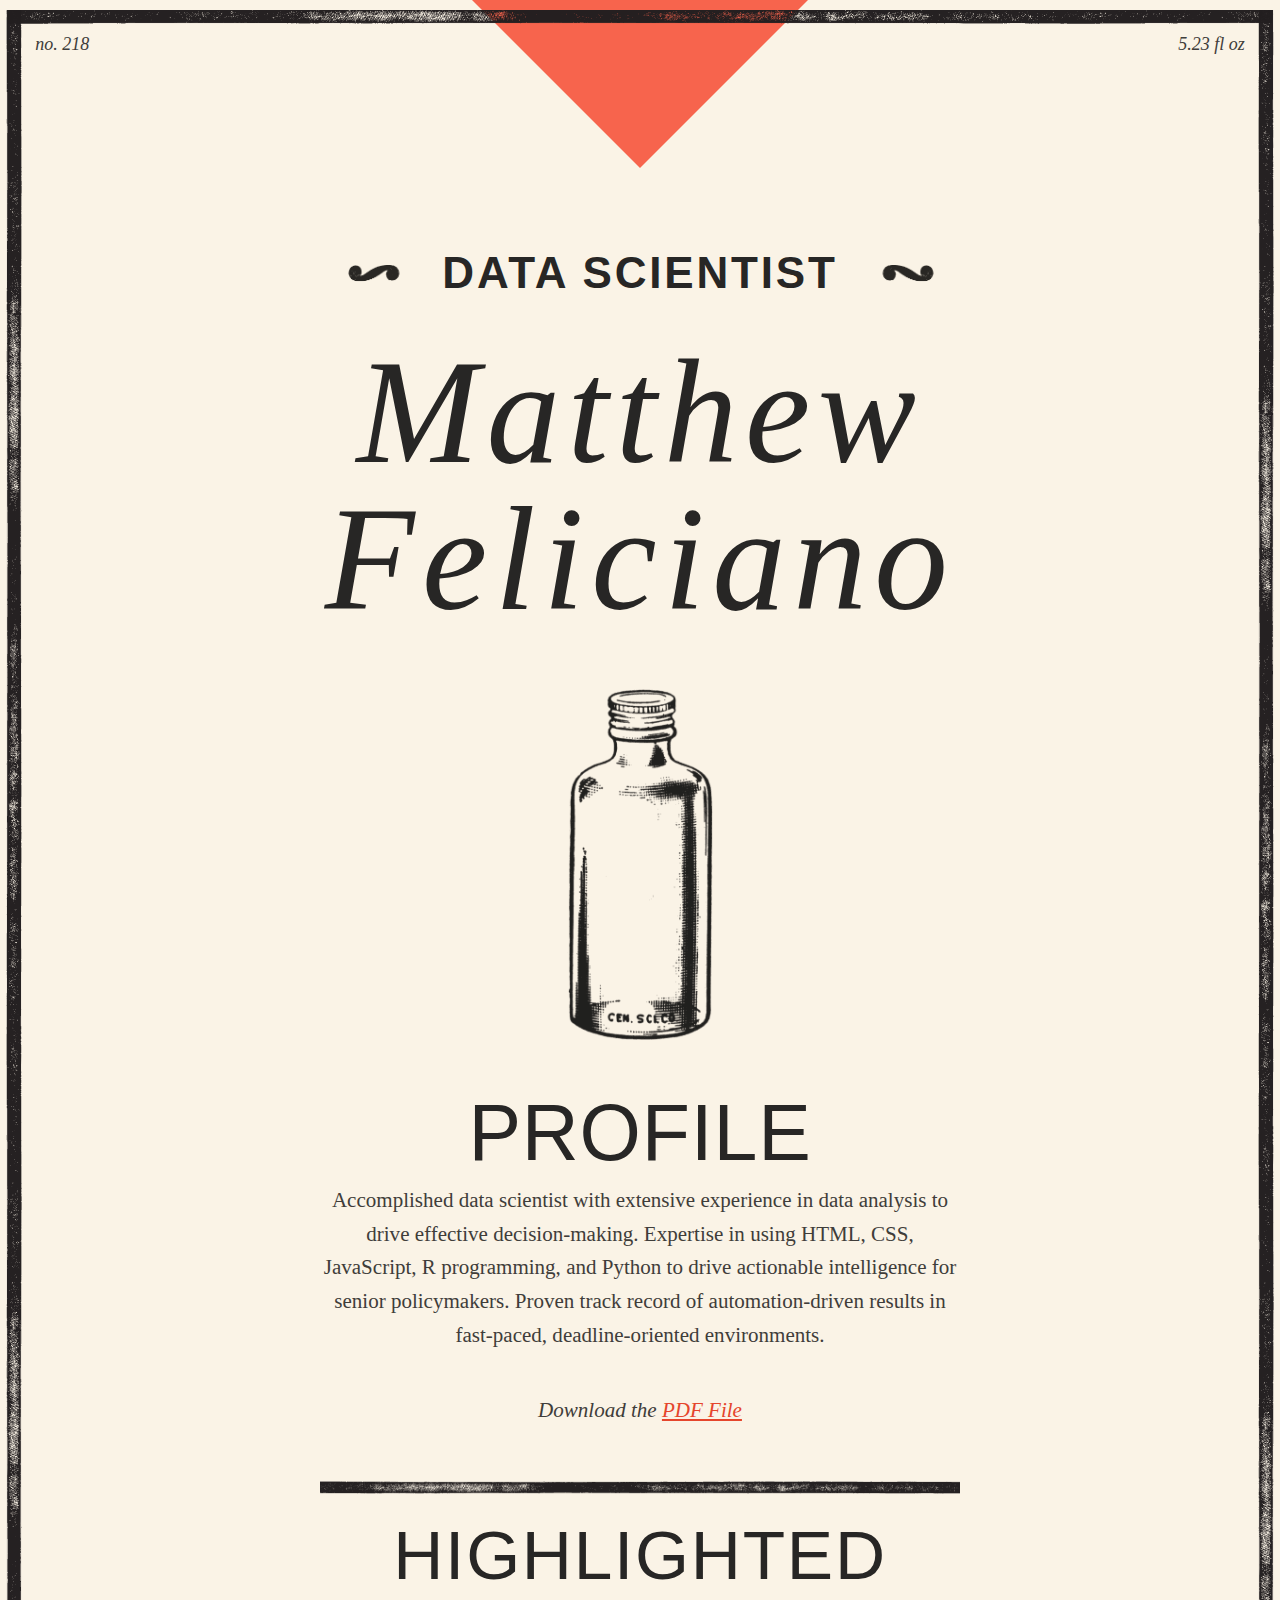
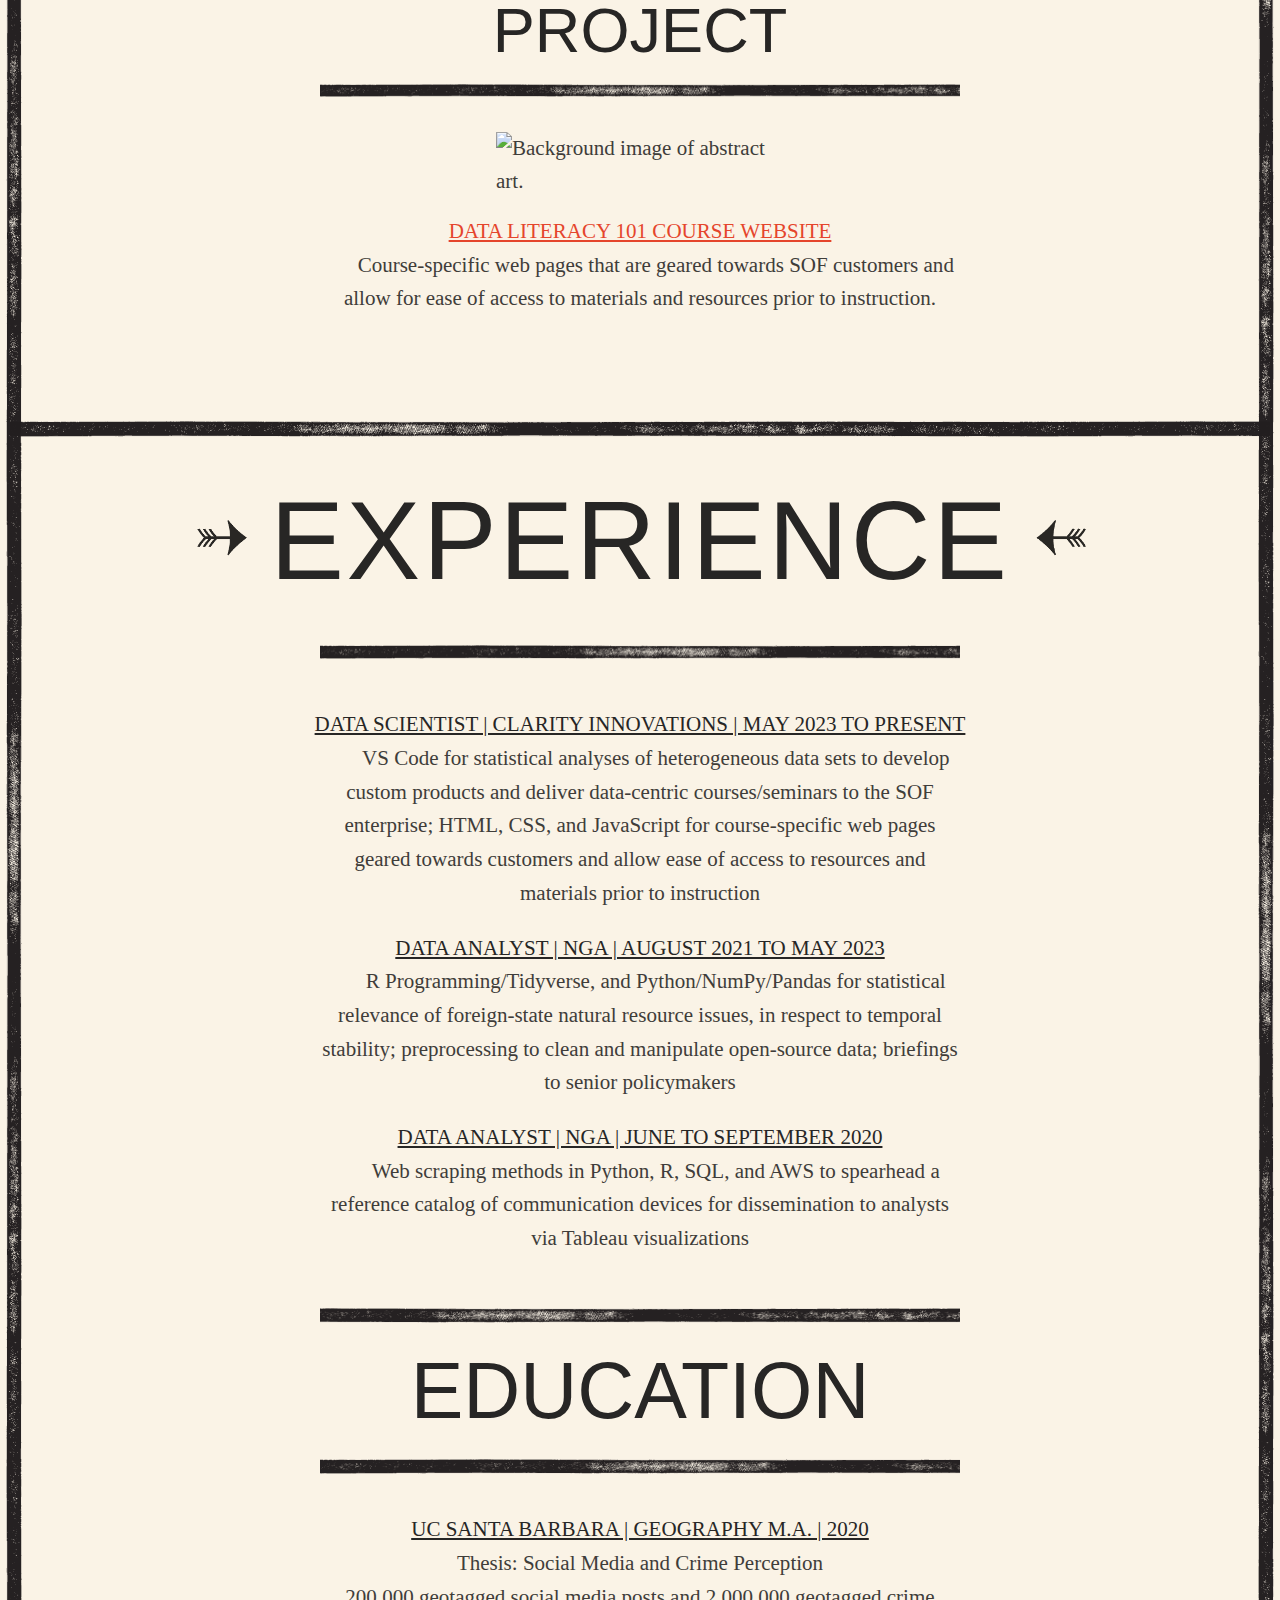
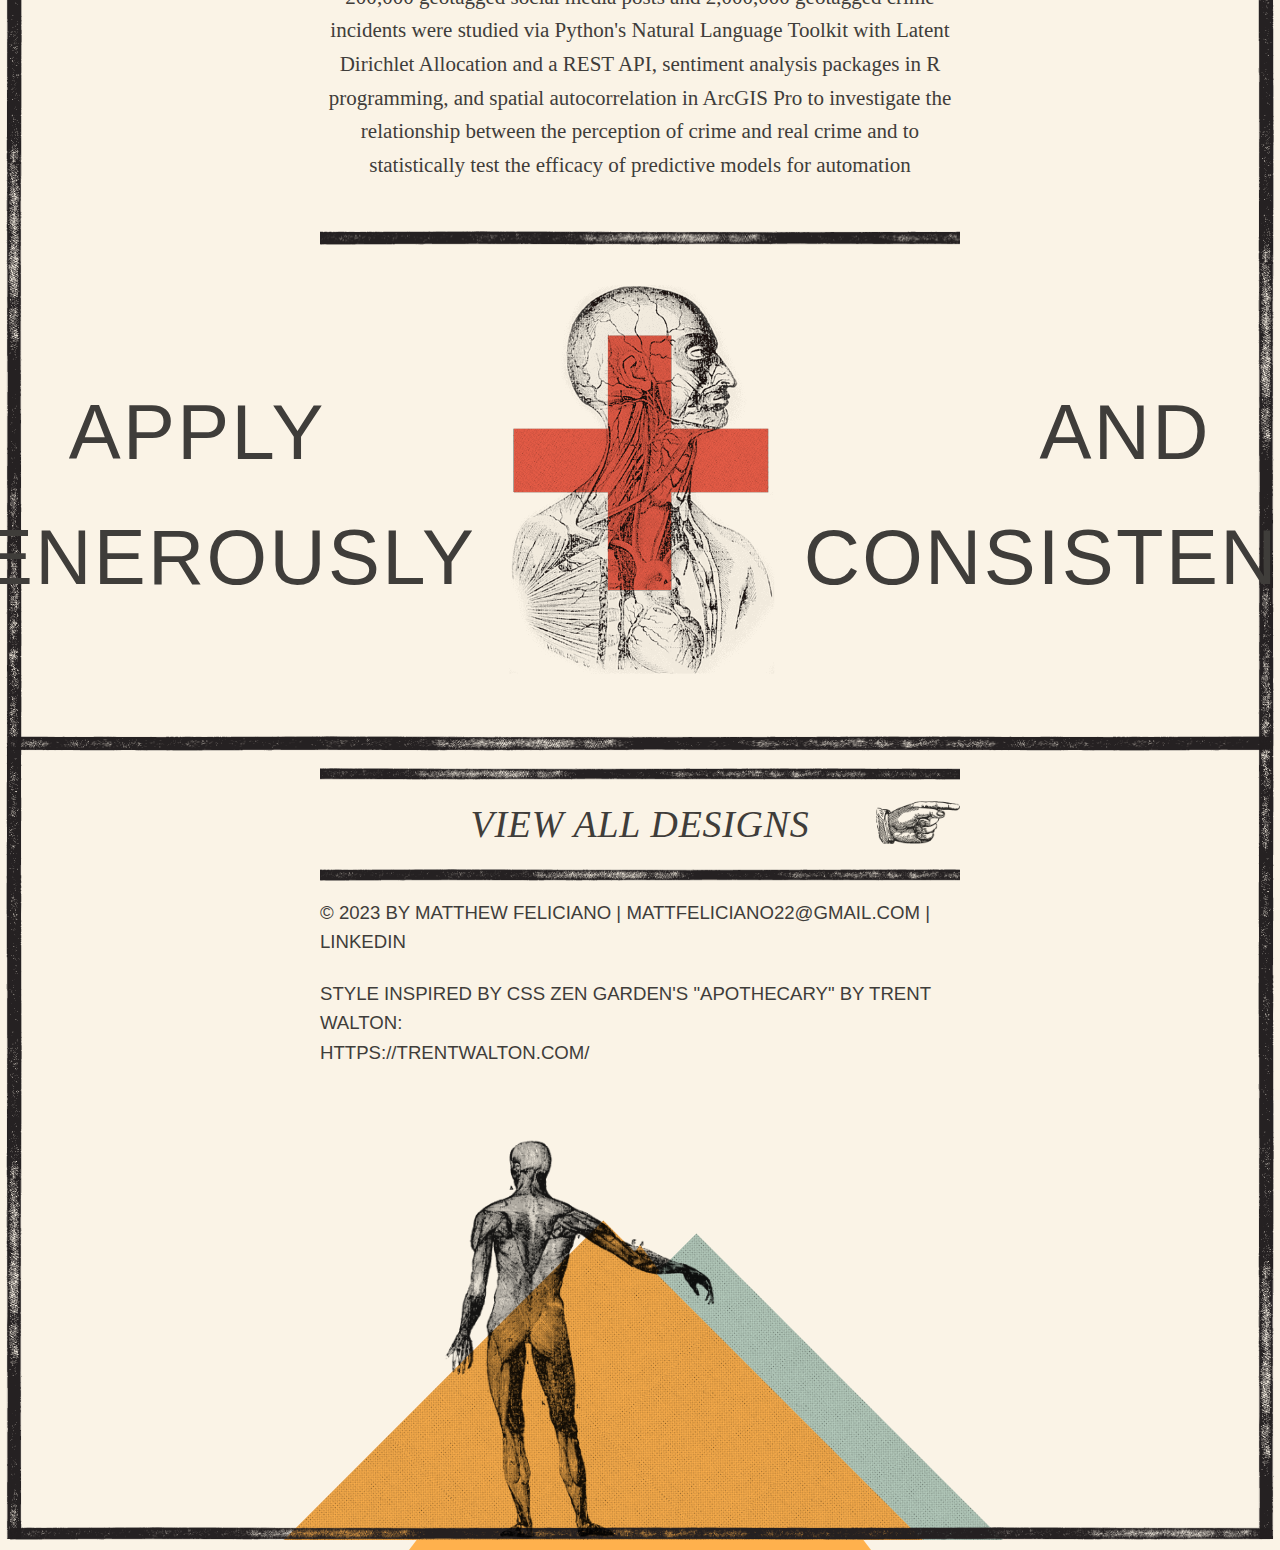
==== apothecary/index.html @ 8c3a143d "Update index.html" ====
<!DOCTYPE html>
<html lang="en">
	<head>
		<meta charset="utf-8">
		<title>Resume | Apothecary</title>
		<link rel="shortcut icon" type="image/x-icon" href="https://raw.githubusercontent.com/matthew-w-feliciano/personal-website/main/apothecary/img-lookup.png">
		<link rel="stylesheet" media="screen" href="../apothecary/style.css">

		<meta name="viewport" content="width=device-width, initial-scale=1.0">
		<meta name="author" content="Matthew Feliciano">
		<meta name="description" content="An alternative style to the resume page.">
		<meta name="robots" content="all">

		<script src="http://use.typekit.net/xtk3kmd.js"></script>
		<script>try{Typekit.load();}catch(e){}</script>
	</head>

	<body>
		<div class="page-wrapper">

			<section class="intro" >
				<header role="banner">
					<h1>Matthew Feliciano</h1>
					<h2>Profile</h2>
				</header>

				<div class="summary" role="article">
					<p>Accomplished data scientist with extensive experience in data analysis to drive effective decision-making. Expertise in using HTML, CSS, JavaScript, R programming, and Python to drive actionable intelligence for senior policymakers. Proven track record of automation-driven results in fast-paced, deadline-oriented environments.</p>
					<p>Download the <a href="matthew-feliciano-resume.pdf" title="matthew-w-feliciano-resume">PDF File</a></p>
				</div>

				<div class="preamble" role="article">
					<h3>Highlighted Project</h3>

					<section class="summary project-item">
						<img src="https://raw.githubusercontent.com/matthew-w-feliciano/personal-website/main/abstract-4000x4000.jpg" alt="Background image of abstract art." width="" height="">
						<h4><a href="https://matthew-w-feliciano.github.io/DL101/">Data Literacy 101 Course Website</a></h4>
						<p>Course-specific web pages that are geared towards SOF customers and allow for ease of access to materials and resources prior to instruction.</p>
					</section>
				</div>
			</section>

			<div class="main" role="main">

				<div class="summary participation" role="article">
					<h3>Experience</h3>
					<p></p>
					<h4>Data Scientist | Clarity Innovations | May 2023 to Present</h4>
					<p>VS Code for statistical analyses of heterogeneous data sets to develop custom products and deliver data-centric courses/seminars to the SOF enterprise; HTML, CSS, and JavaScript for course-specific web pages geared towards customers and allow ease of access to resources and materials prior to instruction</p>
					<h4>Data Analyst | NGA | August 2021 to May 2023</h4>
					<p>R Programming/Tidyverse, and Python/NumPy/Pandas for statistical relevance of foreign-state natural resource issues, in respect to temporal stability; preprocessing to clean and manipulate open-source data; briefings to senior policymakers</p>
					<h4>Data Analyst | NGA | June to September 2020</h4>
					<p>Web scraping methods in Python, R, SQL, and AWS to spearhead a reference catalog of communication devices for dissemination to analysts via Tableau visualizations</p>
				</div>

				<div class="summary benefits" role="article">
					<h3>Education</h3>
					<h4>UC Santa Barbara | Geography M.A. | 2020</h4>
					<p>Thesis: Social Media and Crime Perception<br>200,000 geotagged social media posts and 2,000,000 geotagged crime incidents were studied via Python's Natural Language Toolkit with Latent Dirichlet Allocation and a REST API, sentiment analysis packages in R programming, and spatial autocorrelation in ArcGIS Pro to investigate the relationship between the perception of crime and real crime and to statistically test the efficacy of predictive models for automation</br></p>
				</div>
			</div>


			<aside class="sidebar" role="complementary">
				<div class="wrapper">

					<div class="design-archives">
						<nav role="navigation">
							<ul>
								<li class="next">
									<a href="../designs/index.html"><span class="indicator"></span></a>
								</li>
								<li class="viewall">
									<a href="../designs/index.html" title="Style Picker">View All Designs</a>
								</li>
							</ul>
						</nav>
					</div>

					<div class="zen-resources">
						<ul>
							<li class="view-css">
								<p>© 2023 by Matthew Feliciano | <a href="mailto:mattfeliciano22@gmail.com">mattfeliciano22@gmail.com</a> | <a type="a" href="https://www.linkedin.com/in/matthew-feliciano/" alt="This is a LinkedIn Logo that will take you to my LinkedIn page.">LinkedIn</a></p>
								<p>Style inspired by CSS Zen Garden's "Apothecary" by Trent Walton: <br><a type ="a" href = "https://trentwalton.com/" alt="This is a hyperlink to Trent Walton's web page">https://trentwalton.com/</a></br></p>
							</li>
						</ul>
					</div>
				</div>
			</aside>
		</div>
	</body>
</html>
---- apothecary/style.css ----
/* TYPEKIT_KIT_ID: xtk3kmd */

html,body,div,span,object,h1,h2,h3,h4,h5,h6,p,a,abbr,acronym,em,img,ol,ul,li {border: 0;font-weight: inherit;font-style: inherit;font-size: 100%;font-family: inherit;vertical-align: baseline;margin: 0;padding: 0;}

* {
  -webkit-box-sizing: border-box;
  -moz-box-sizing: border-box;
  box-sizing: border-box;
}

html {
  overflow-y: auto;
  background: #faf3e6;
  background-size: 22em;
}

body {
  font: 112.5%/1.3 "ltc-bodoni-175",serif;
  color: #3f3d3a;
  overflow: hidden;
}

body:before, body:after {
  content: '';
  display: block;
  width: 0; 
  height: 0; 
}

body:before {
  border-left: 45px solid #faf3e6;
  border-right: 45px solid #faf3e6;
  border-top: 45px solid transparent;
  background: #f7644d url('img-halftone.png') repeat;
  margin: 0 auto -45px;
}

body:after {
  border-left: 7em solid #faf3e6;
  border-right: 7em solid #faf3e6;
  border-bottom: 10em solid transparent;
  background: #ffb14d url('img-halftone.png') repeat;
  margin: -10em auto 0;
}

.page-wrapper {
  width: 100%;
  margin: 0.25em auto;
  max-width: 1800px;
  position: relative;
  padding: 0 4%;
}

.page-wrapper:before {
  content: "";
  height: 20px;
  background: 
    url('img-lg-horiz-border.png') repeat-x 0 -2px;
  background-size: 40em;
  display: block;
}

.page-wrapper:after {
  content: "";
  display: table;
  clear: both;
}

h1, h2, h3, h4, h5 {
  text-align: center;
  color: #272625;
  text-transform: uppercase;
}

a {
  color: #e5452c;
}

a:hover, a:focus {
  color: #3f3d3a;
}

p {
  margin-bottom: 0.15em;
  padding-bottom: 1em;
}

/* -------INTRO SECTION------ */
.intro {
  clear: both;
  padding-top: 2em;
}

.intro p {
  margin: 0 auto 1em;
}

.summary p:nth-child(2) {
  font-style: italic;
}

.summary a {
  display: inline-block;
}

.intro h1 {
  font-size: 3em;
  line-height: 1;
  font-weight: 400;
  font-style: italic;
  letter-spacing: 0.05em;
  text-transform: capitalize;
}

.intro h1:before {
  content: "Data Scientist";
  font-family: "refrigerator-deluxe",sans-serif;
  font-style: normal;
  text-transform: uppercase;
  display: block;
  font-size: 1.12rem;
  letter-spacing: 0.5rem;
  font-weight: 700;
  background: url('img-sprite.png') no-repeat center 0.25em;
  background-size: 25rem;
  margin-bottom: 1.3em;
}

.intro h2 {
  font-family: "french-clarendon-ornamented",sans-serif;
  font-size: 2.25em;
  font-weight: 400;
  padding-top: 4.5em;
  margin-top: 0.1em;
  margin-bottom: 0em;
  letter-spacing: 0.05rem;
  line-height: 1.275em;
  background: url('img-bottle.png') no-repeat center 0.75em;
  background-size: 1.45em;
}

.preamble {
  margin: 0 auto 1em;
}

.preamble p {
  margin-bottom: 0.15em;
}

.preamble h3 {
  margin:  0.5em auto 0.55em;
  padding: 0.5em 0 0.55em;
  font-family: "grecian-light-face",sans-serif;
  font-size: 1.5em;
  line-height: 1;
  background: 
    url('img-lg-horiz-border.png') repeat-x top right,
    url('img-lg-horiz-border.png') repeat-x bottom left;
  background-size: 13em;
}

.preamble p:first-line {
  text-transform: uppercase;
}

.preamble p:nth-child(1n+3) {
  text-indent: 1.5em;
}

.preamble p:nth-child(1n+3):first-line {
  text-transform: none;
}

.project-item img {
  width: 300px;
  margin: 0 11rem 1rem 11rem;
}

h4 {
  text-decoration: underline;
}

@media screen and (min-width: 800px) and (max-width: 1000px) {
  .project-item img {
      margin: 0 8rem 1rem 8rem;
  }
}

@media screen and (min-width: 500px) and (max-width: 799px) {
  .project-item img {
      margin: 0 5rem 1rem 5rem;
  }
}

@media screen and (max-width: 499px) {
  .project-item img {
      margin: 0 7rem 1rem 7rem;
      width: 150px;
  }
}


/* -------SIDEBAR ASIDE------- */
.sidebar a:hover, sidebar a:focus {
  color: #e5452c;
}

h3.archives, h3.resources {
  display: none;
}

.design-archives {
  margin: 0.8em auto;
  position: relative;
}

.design-archives ul {
  list-style-type: none;
  background: 
    url('img-lg-horiz-border.png') repeat-x top right,
    url('img-lg-horiz-border.png') repeat-x bottom left;
  background-size: 36em;
  padding: 1.25em 0;
}

.design-archives .viewall {
  text-align: center;
  text-transform: uppercase;
  font-style: italic;
  letter-spacing: 0.02em;
  font-size: 1.125em;
}

.design-archives .previous a, .design-archives .next a {
  position: absolute;
  overflow: hidden;
  width: 2em;
  height: 1.25em;
  color: #3f3d3a;
  text-decoration: none;
  white-space: nowrap;
  text-indent: -9999px;
  -webkit-transition: margin ease-out 0.1s;
  -moz-transition: margin ease-out 0.1s;
  -o-transition: margin ease-out 0.1s;
  transition: margin ease-out 0.1s;
}

.design-archives .next a:hover, .design-archives .next a:focus {
  margin-right: -4px;
}

.design-archives .previous a:hover, .design-archives .previous a:focus {
  margin-left: -4px;
}

.viewall a, .zen-resources a {
   color: #3f3d3a;
   text-decoration: none;
}

.design-archives .next a {
  right: 0;
  background: url('img-sprite.png') no-repeat bottom right;
  background-size: 20em;
}

.design-archives .previous a {
  left: 0;
  background: url('img-sprite.png') no-repeat bottom left;
  background-size: 20em;
}

.sidebar .wrapper {
  background: 
    url('img-lg-horiz-border.png') repeat-x bottom left;
  background-size: 40em;
  margin: 0 2px -1px;
}

.zen-resources {
  background:  url('img-pointer-guy-sm.png') no-repeat 28% 95%;
  background-size: 5em;
  overflow: hidden;
}

.zen-resources:after, .zen-resources ul:after {
  width: 9em;
  height: 9em;
  content: '';
  margin: 0 auto;
  display: block;
  z-index: -1;
  position: relative;
}

.zen-resources:after {
  margin-top: 9em;
  background: #ffb14d url('img-halftone.png') repeat;
   -webkit-transform: rotate(45deg) translateY(5.25em) translateX(2.75em);
     -moz-transform: rotate(45deg) translateY(5.25em) translateX(2.75em);
      -ms-transform: rotate(45deg) translateY(5.25em) translateX(2.75em);
       -o-transform: rotate(45deg) translateY(5.25em) translateX(2.75em);
          transform: rotate(45deg) translateY(5.25em) translateX(2.75em);
}

.zen-resources ul:after {
  margin-top: 3.5em;
  background: #bad1c2 url('img-halftone.png') repeat;
   -webkit-transform: rotate(45deg) translateY(0.2em) translateX(3em);
     -moz-transform: rotate(45deg) translateY(0.2em) translateX(3em);
      -ms-transform: rotate(45deg) translateY(0.2em) translateX(3em);
       -o-transform: rotate(45deg) translateY(0.2em) translateX(3em);
          transform: rotate(45deg) translateY(0.2em) translateX(3em);
  margin-bottom: -21.5em;
}

.zen-resources ul {
  list-style-type: none;
  margin: 0 auto;
  font-family: "refrigerator-deluxe",sans-serif;
  text-transform: uppercase;
  text-align: center;
}

.zen-resources li {
  display: block;
  text-align: center;
  line-height: 1.6;
}

/* -------EXPLANATION------- */
.participation {
  padding: 1.5em 0 0.5em;
  background: url('img-lg-horiz-border.png') repeat-x top left;
  background-size: 40em;
  margin: 3em 2px 0;
}

.participation h3 {
  font-family: "refrigerator-deluxe",sans-serif;
  font-size: 2.5em;
  letter-spacing: 0.025em;
  padding-bottom: 1rem;
  background: url('img-sprite.png') no-repeat center center;
  background-size: 9em;
}

.participation p {
  margin: 0 auto;
}

.participation p:nth-child(2) {
  background: 
    url('img-lg-horiz-border.png') repeat-x top left;
  background-size: 44em;
  padding-top: 2em;
}

.participation p:nth-child(1n+3) {
  text-indent: 1.5em;
}

.benefits {
  padding: 1em 0 20em;
  margin: 0 2px;
  background: url('img-lg-horiz-border.png') repeat-x bottom center;
  background-size: 45em;
  position: relative;
}

.benefits p:last-child {
  background: 
    url('img-lg-horiz-border.png') repeat-x bottom left;
  background-size: 44em;
  padding-bottom: 1em;
}

.benefits h3 {
  margin: 0em auto 0.5em;
  font-family: "grecian-light-face",sans-serif;
  font-size: 2.65em;
  background: 
    url('img-lg-horiz-border.png') repeat-x top center,
    url('img-lg-horiz-border.png') repeat-x bottom left;
  background-size: 12em;
  padding: 0.25em 0;
}

.benefits p {
    margin: 0 auto;
}

.benefits:before {
  content: 'Apply Generously';
  font-size: 3em;
  position: absolute;
  bottom: 3.5rem;
  text-align: center;
  width: 100%;
  font-family: "french-clarendon-ornamented",sans-serif;
  text-transform: uppercase;
  padding-bottom: 14.35rem;
  letter-spacing: 0.03em;
}

.benefits:after {
  content: 'And Consistently!';
  font-size: 3em;
  position: absolute;
  bottom: -13rem;
  text-align: center;
  width: 100%;
  font-family: "french-clarendon-ornamented",sans-serif;
  text-transform: uppercase;
  padding-bottom: 14.35rem;
  letter-spacing: 0.03em;
}

.benefits p:after {
  content: '';
  display: block;
  width: 100%;
  height: 26em; 
  margin: 0 auto -26em;
  padding-bottom: 2em;
  background:  url('img-look-right-sm.png') no-repeat center 7.75rem;
  background-size: 8.5rem;
}

@media (min-width:600px) {
  body {
    font-size: 1.12em;
    line-height: 1.6;
  }
  
  .intro p,
  .preamble,
  .design-archives,
  .zen-resources ul,
  .participation p,
  .benefits h3,
  .benefits p {
    max-width: 30rem;
  }
  
  
  .explanation,
  .requirements {
    max-width: 30rem;
  }

  body:before {
    border-left: 89px solid #faf3e6;
    border-right: 89px solid #faf3e6;
    border-top: 89px solid transparent;
    margin: 0 auto -5em;
  }
  
  body:after {
    border-left: 11em solid #faf3e6;
    border-right: 11em solid #faf3e6;
    border-bottom: 14.5em solid transparent;
    margin: -14.5em auto 0;
    position:relative;
    z-index:-2;
  }
  
  .page-wrapper {
    width: 99%;
    background: 
      url('img-lg-vert-border.png') repeat-y top left,
      url('img-lg-vert-border.png') repeat-y right 100px;
    background-size: 0.75em;
    margin: 0.5em auto;
    padding: 0 2px;
  }
  
  .page-wrapper:before {
  background-size: 50em;
}
  
  .intro {
    padding-top: 7em;
  }
  
  .intro h1 {
    font-size: 5.25em;
    line-height: 1;
    max-width: 94%;
    margin: 0 auto;
  }
  
  .intro h1:before {
    font-size: 0.25em;
    letter-spacing: 0.175rem;
    font-weight: 700;
    background: url('img-sprite.png') no-repeat center 0.2em;
    background-size: 38rem;
    margin-bottom: 1.2em;
  }
  
  .intro h2 {
    font-size: 3.75em;
    padding-top: 4.25em;
    margin-top: 0.85em;
    margin-bottom: 0em;
    line-height: 1.275em;
    background: url('img-bottle.png') no-repeat center top;
    background-size: 1.65em;
  }
  
  .summary p {
    text-align: center;
  }
  
  .preamble h3 {
    font-size: 2.5em;
  }

  .preamble h3:first-line {
    font-family: "refrigerator-deluxe",sans-serif;
    font-size: 1.1em;
    display: inline-block;
    margin: 0 auto;
    line-height: 1.25;
    letter-spacing: 0.025em;
  }
  
  .design-archives .viewall {
    font-size: 1.8em;
  }
  
  .design-archives .previous a, .design-archives .next a {
    width: 4em;
    height: 2.4em
  }
  
  .design-archives .next a {
    background: url('img-sprite.png') no-repeat bottom right;
    background-size: 35em;
  }

  .design-archives .previous a {
    background: url('img-sprite.png') no-repeat bottom left;
    background-size: 35em;
  }
  
  .zen-resources:after, .zen-resources ul:after {
    width: 24em;
    height: 24em;
  }
  
  .zen-resources {
    background:  url('img-pointer-guy.png') no-repeat 28% 95%;
  }
  
  .zen-resources:after {
    margin-top: 20em;
    background: #ffb14d url('img-halftone.png') repeat;
     -webkit-transform: rotate(45deg) translateY(11em) translateX(8.5em);
       -moz-transform: rotate(45deg) translateY(11em) translateX(8.5em);
        -ms-transform: rotate(45deg) translateY(11em) translateX(8.5em);
         -o-transform: rotate(45deg) translateY(11em) translateX(8.5em);
            transform: rotate(45deg) translateY(11em) translateX(8.5em);
  }
  
  .zen-resources ul:after {
    margin-top: 3em;
    background: #bad1c2 url('img-halftone.png') repeat;
     -webkit-transform: rotate(45deg) translateY(4.75em) translateX(9em);
       -moz-transform: rotate(45deg) translateY(4.75em) translateX(9em);
        -ms-transform: rotate(45deg) translateY(4.75em) translateX(9em);
         -o-transform: rotate(45deg) translateY(4.75em) translateX(9em);
            transform: rotate(45deg) translateY(4.75em) translateX(9em);
    margin-bottom: -52.5em;
  }
  
  .zen-resources {
    background:  url('img-pointer-guy.png') no-repeat 43.8% bottom;
    background-size: 13em;
  }
  
  .zen-resources ul {
    font-size: 0.885em;
  }
  
  .zen-resources a {
    font-size: 1.25em;
  }
  
  .participation {
    background-size: 48em;
  }
  
  .participation h3 {
    font-size: 3.25em;
    background-size: 8em;
  }
  
  .participation p:nth-child(2) {
    padding-top: 2em;
  }
  
  .participation p:nth-child(1n+3) {
    text-indent: 1.5em;
  }
  
  .benefits {
    padding: 1em 0 24em;
  }
  
  .benefits h3 {
    font-size: 3em;
  }
  
  .benefits:before {
    bottom: 5.5rem;
  }

  .benefits:after {
    bottom: -13rem;
  }
  
  .benefits p:after {
    content: '';
    display: block;
    width: 100%;
    height: 25em; 
    margin: 0 auto -26em;
    padding-bottom: 2em;
    background:  url('img-look-right.png') no-repeat center center;
    background-size: 32%;
  }
  
  .requirements {
    padding: 11.5em 0 2.5em;
    width: 84%;
    margin: 0 auto 4.15em;
  }
  
  .requirements h3 {
    font-size: 4.5em;
    margin-bottom: 0.725em;
    padding-bottom: 1.5rem;
    background-size: 10em;
  }
  
  .participation h3:before, .participation h3:after {
    position: absolute;
    font-size: 1.125rem;
    color: #3f3d3a;
    letter-spacing: 0;
    font-family: "ltc-bodoni-175",serif;
    font-style: italic;
    text-transform: lowercase;
  }
  
  .participation h3:after {
    content: '5.23 fl oz';
    top: 1.1em;
    right: 1.6em;
  }
  
  .participation h3:before {
    content: 'no. 218';
    top: 1.1em;
    left: 1.6em;
  }
}


@media (min-width:800px) {
  body {
    font-size: 1.188em;
  }
  
  .intro {
    padding-top: 8em;
  }
  
  .intro p,
  .preamble,
  .design-archives,
  .zen-resources ul,
  .participation p,
  .benefits h3,
  .benefits p {
    max-width: 36rem;
  }
  
  body:before {
    border-left: 115px solid #faf3e6;
    border-right: 115px solid #faf3e6;
    border-top: 115px solid transparent;
    margin: 0 auto -6em;
  }
  
  .intro h1 {
    font-size: 5.65em;
  }
  
  .intro h1:before {
    font-size: 2rem;
    letter-spacing: 0.175rem;
    font-weight: 700;
    background: url('img-sprite.png') no-repeat center 0.25em;
    background-size: 30rem;
    margin-bottom: 1em;
  }
  
  .intro h2 {
    padding-top: 4.5em;
    margin-top: 0.7em;
    margin-bottom: 0em;
    background-size: 1.75em;
  }
  
  .preamble h3 {
    font-size: 3em;
  }
  
  
  .zen-resources li {
    display: inline-block;
    text-align: left;
  }

  .zen-resources li a {
    margin: 0 0.75em;
  }

  .zen-resources li:first-child a {
    margin-left: 0;
  }

  .zen-resources li:last-child a {
    margin-right: 0;
  }
  
  .zen-resources a {
    font-size: 1em;
  }
  
  .participation h3 {
    font-size: 5.25em;
    background-size: 9em;
  }
  
  .benefits:before {
    bottom: 6.5rem;
  }

  .benefits:after {
    bottom: -12.5rem;
  }
  
  .benefits p:after {
    content: '';
    display: block;
    width: 100%;
    height: 26em; 
    margin: 0 auto -30.5em;
    padding-bottom: 6em;
    background:  url('img-look-right.png') no-repeat center 40%;
    background-size: 28%;
  }
  
  .benefits h3 {
    font-size: 3.75em;
  }
  
  .requirements {
    padding: 11.5em 0 2.5em;
    width: 84%;
    margin: 0 auto 4.15em;
    background-size: 68rem;
    -webkit-column-count: 2;
    -webkit-column-gap: 2em;
    -moz-column-count: 2;
    -moz-column-gap: 2em;
    -o-column-count: 2;
    -o-column-gap: 2em;
    column-count: 2;
    column-gap: 2em;
    line-height: 1.475;
  }
  
  .requirements h3 {
    font-size: 5.5em;
    margin-bottom: 0.725em;
    padding-bottom: 1.5rem;
    background-size: 8em;
  }
  
  .zen-github:after, .zen-validate-html:after {
    font-size: 1.12rem;
  }
}

@media (min-width:1050px) {
  body {
    font-size: 1.25em;
  }
  
  .intro {
    padding-top: 9em;
  }
  
  .intro p,
  .preamble,
  .design-archives,
  .zen-resources ul,
  .participation p,
  .benefits h3,
  .benefits p {
    max-width: 40rem;
  }
  
  body:before {
    border-left: 140px solid #faf3e6;
    border-right: 140px solid #faf3e6;
    border-top: 140px solid transparent;
    margin: 0 auto -7em;
  }
  
  .intro h1 {
    font-size: 6em;
  }
  
  .preamble h3:first-child {
    font-size: 3em;
  }
  
  .benefits:before, .benefits:after {
    font-size: 3.7em;
    top: 64.25%;
    height: 0;
    padding: 0 3%;
    width: auto;
  }
  
  .benefits:before {
    right: 63%;
  }
  
  .benefits:after {
    left: 63%;
  }
  
  .benefits p:after {
    content: '';
    display: block;
    width: 100%;
    height: 26em; 
    margin: 0 auto -26em;
    padding-bottom: 2em;
    background:  url('img-look-right.png') no-repeat center center;
    background-size: 42%;
  }
  
  .requirements {
    -webkit-column-count: 3;
    -moz-column-count: 3;
    -o-column-count: 3;
    column-count: 3;
  }
  
  .requirements p:last-child {
    margin-bottom: -1.2rem;
  }
  
}

@media (min-width:1200px) {
  body {
    font-size: 1.315em;
  }
  
  .intro {
    padding-top: 10.5em;
  }
  
  body:before {
    border-left: 168px solid #faf3e6;
    border-right: 168px solid #faf3e6;
    border-top: 168px solid transparent;
    margin: 0 auto -8em;
  }
  
  .intro h1 {
    font-size: 7em;
  }
  
  .intro h1:before {
    background: url('img-sprite.png') no-repeat center 0.3em;
    background-size: 56rem;
    font-size: 2.75rem;
  }
  
  .intro h2 {
    padding-top: 5em;
    background-size: 1.85em;
  }
  
  .benefits:before {
    right: 60%;
  }
  
  .benefits:after {
    left: 60%;
  }

}

@media (min-width:1300px) {
  body {
    font-size: 1.375em;
  }
  
  .intro {
    padding-top: 13.5em;
  }
  
   body:before {
    border-left: 198px solid #faf3e6;
    border-right: 198px solid #faf3e6;
    border-top: 198px solid transparent;
    margin: 0 auto -9em;
  }
  
  .intro h1 {
    font-size: 7.35em;
    line-height: 1.4;
  }
  
  .intro h1:before {
    background: url('img-sprite.png') no-repeat center 0.5em;
    background-size: 58rem;
    margin-bottom: 0;
  }
  
  .benefits:before {
    right: 58.5%;
  }
  
  .benefits:after {
    left: 58.5%;
  }
}

/* ------- OMG FLEXBOX ------ */
.page-wrapper {
  display: -webkit-box;
  display: -moz-box;
  display: -ms-flexbox;
  display: -webkit-flex;
  display: flex;
  -moz-box-orient: vertical;
  -webkit-box-orient: vertical;
  -ms-box-orient: vertical;
  -webkit-flex-direction: column;
  -ms-flex-direction: column;
  flex-direction: column;
}

.intro {
  -webkit-box-ordinal-group: 1;  
  -moz-box-ordinal-group: 1;     
  -ms-flex-order: 1;     
  -webkit-order: 1;  
  order: 1;
  align-self: flex-start;
  width: 100%;
}

.main {
  -webkit-box-ordinal-group: 3;  
  -moz-box-ordinal-group: 3;     
  -ms-flex-order: 3;     
  -webkit-order: 3;  
  order: 2;
  align-self: flex-start;
  width: 100%;
}

.sidebar {
  -webkit-box-ordinal-group: 2;  
  -moz-box-ordinal-group: 2;     
  -ms-flex-order: 2;     
  -webkit-order: 2;  
  order: 2;
}
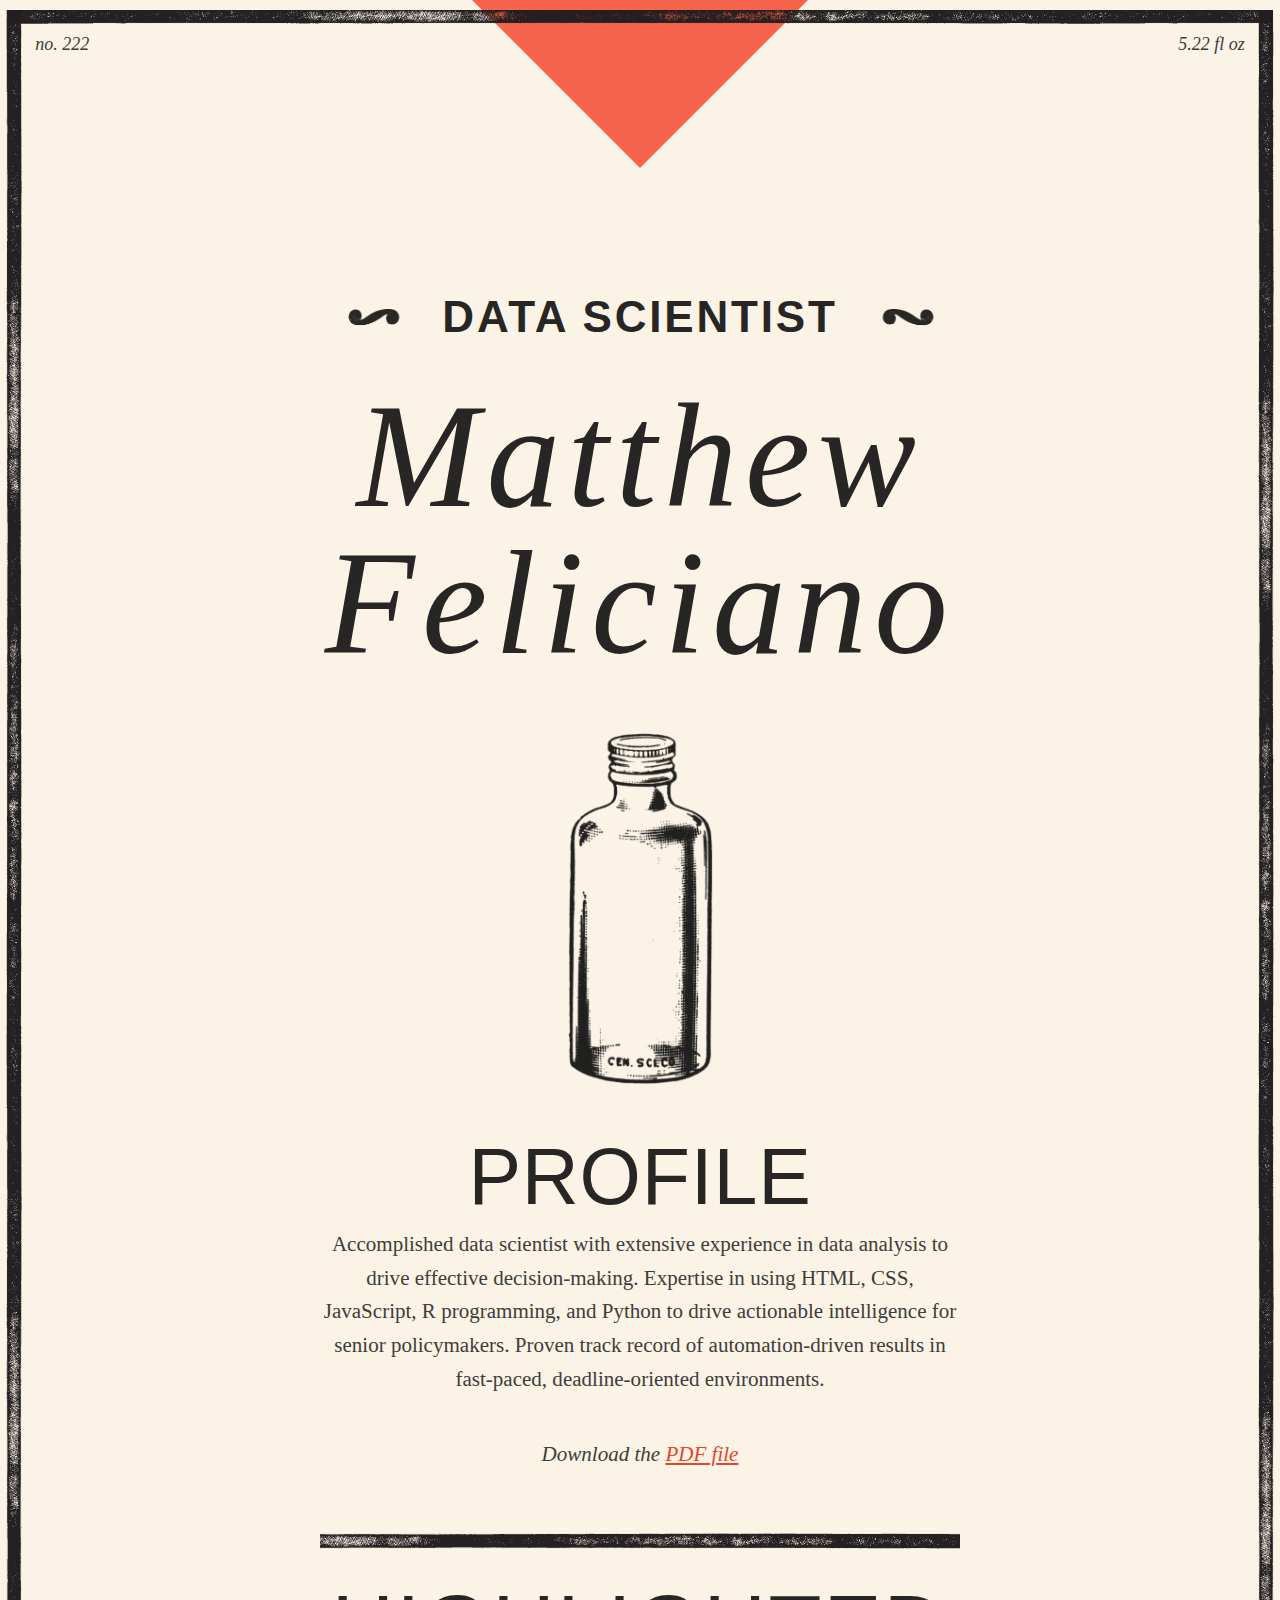
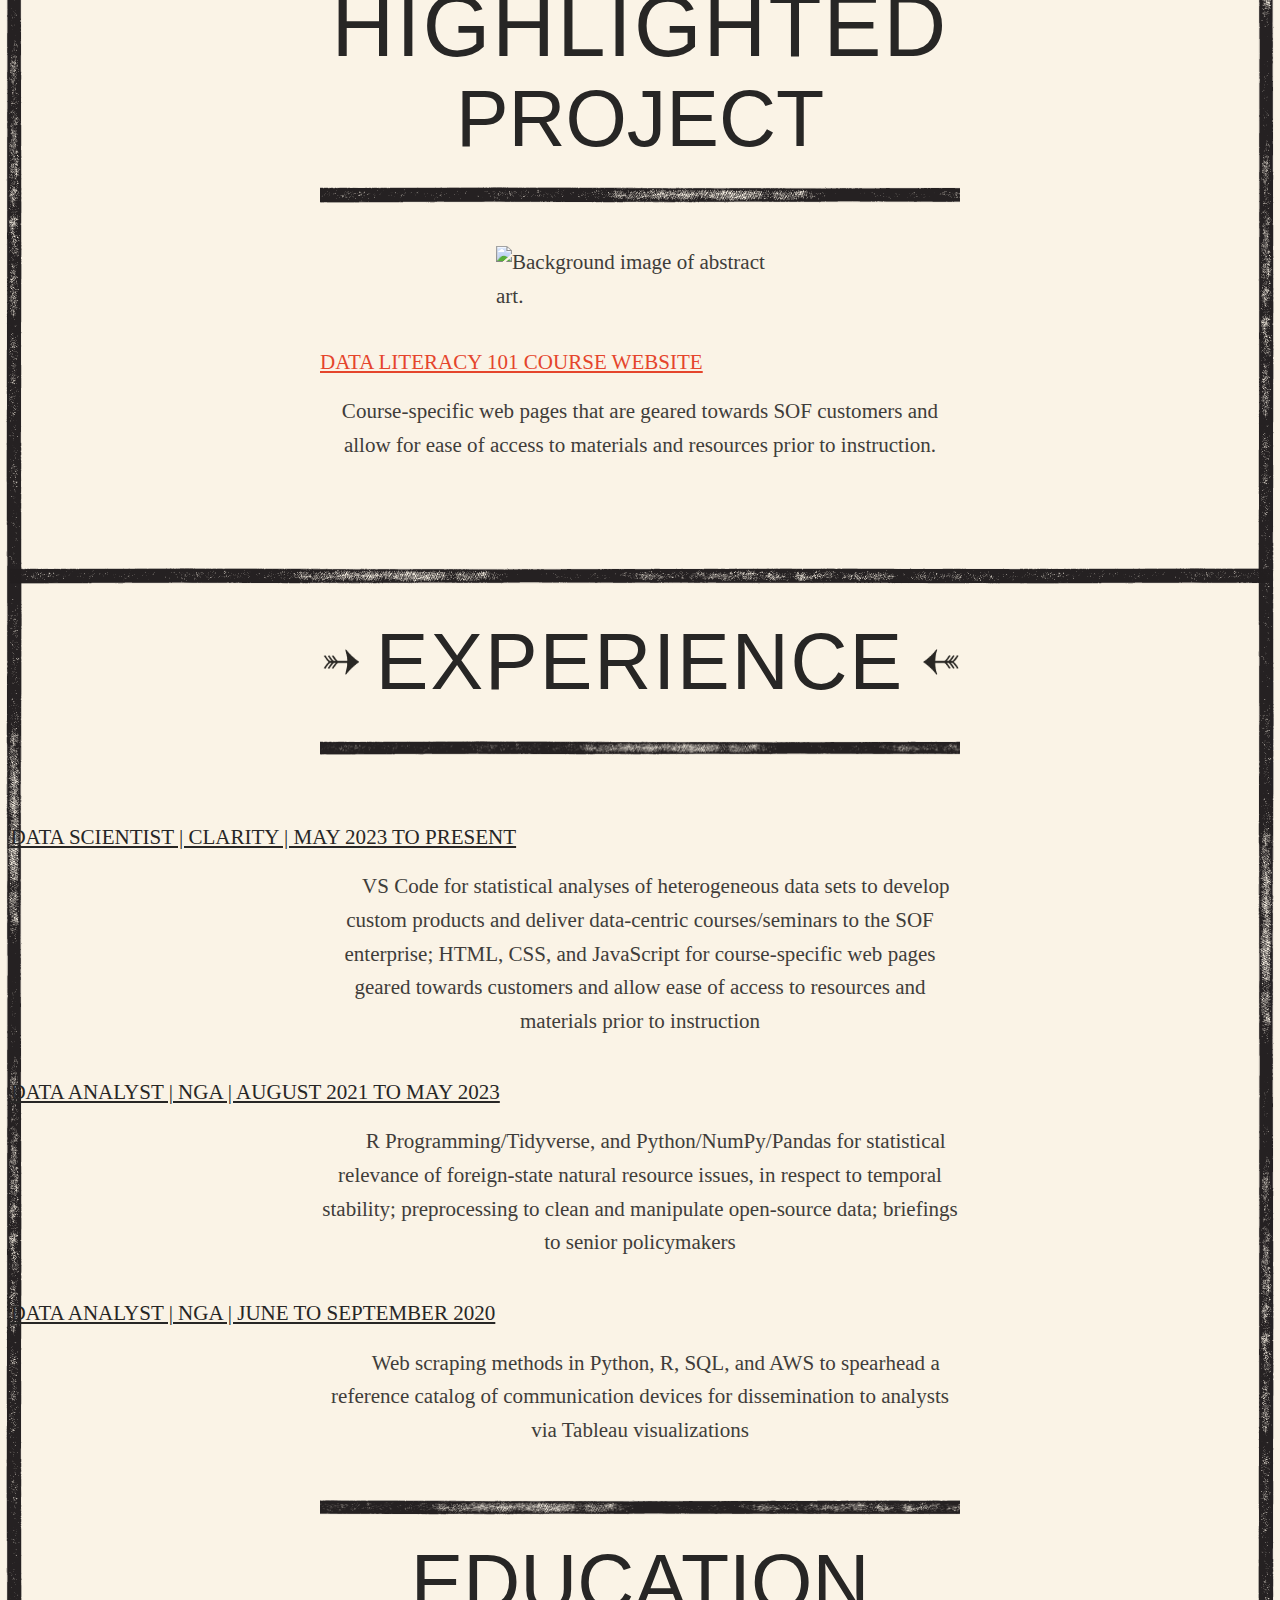
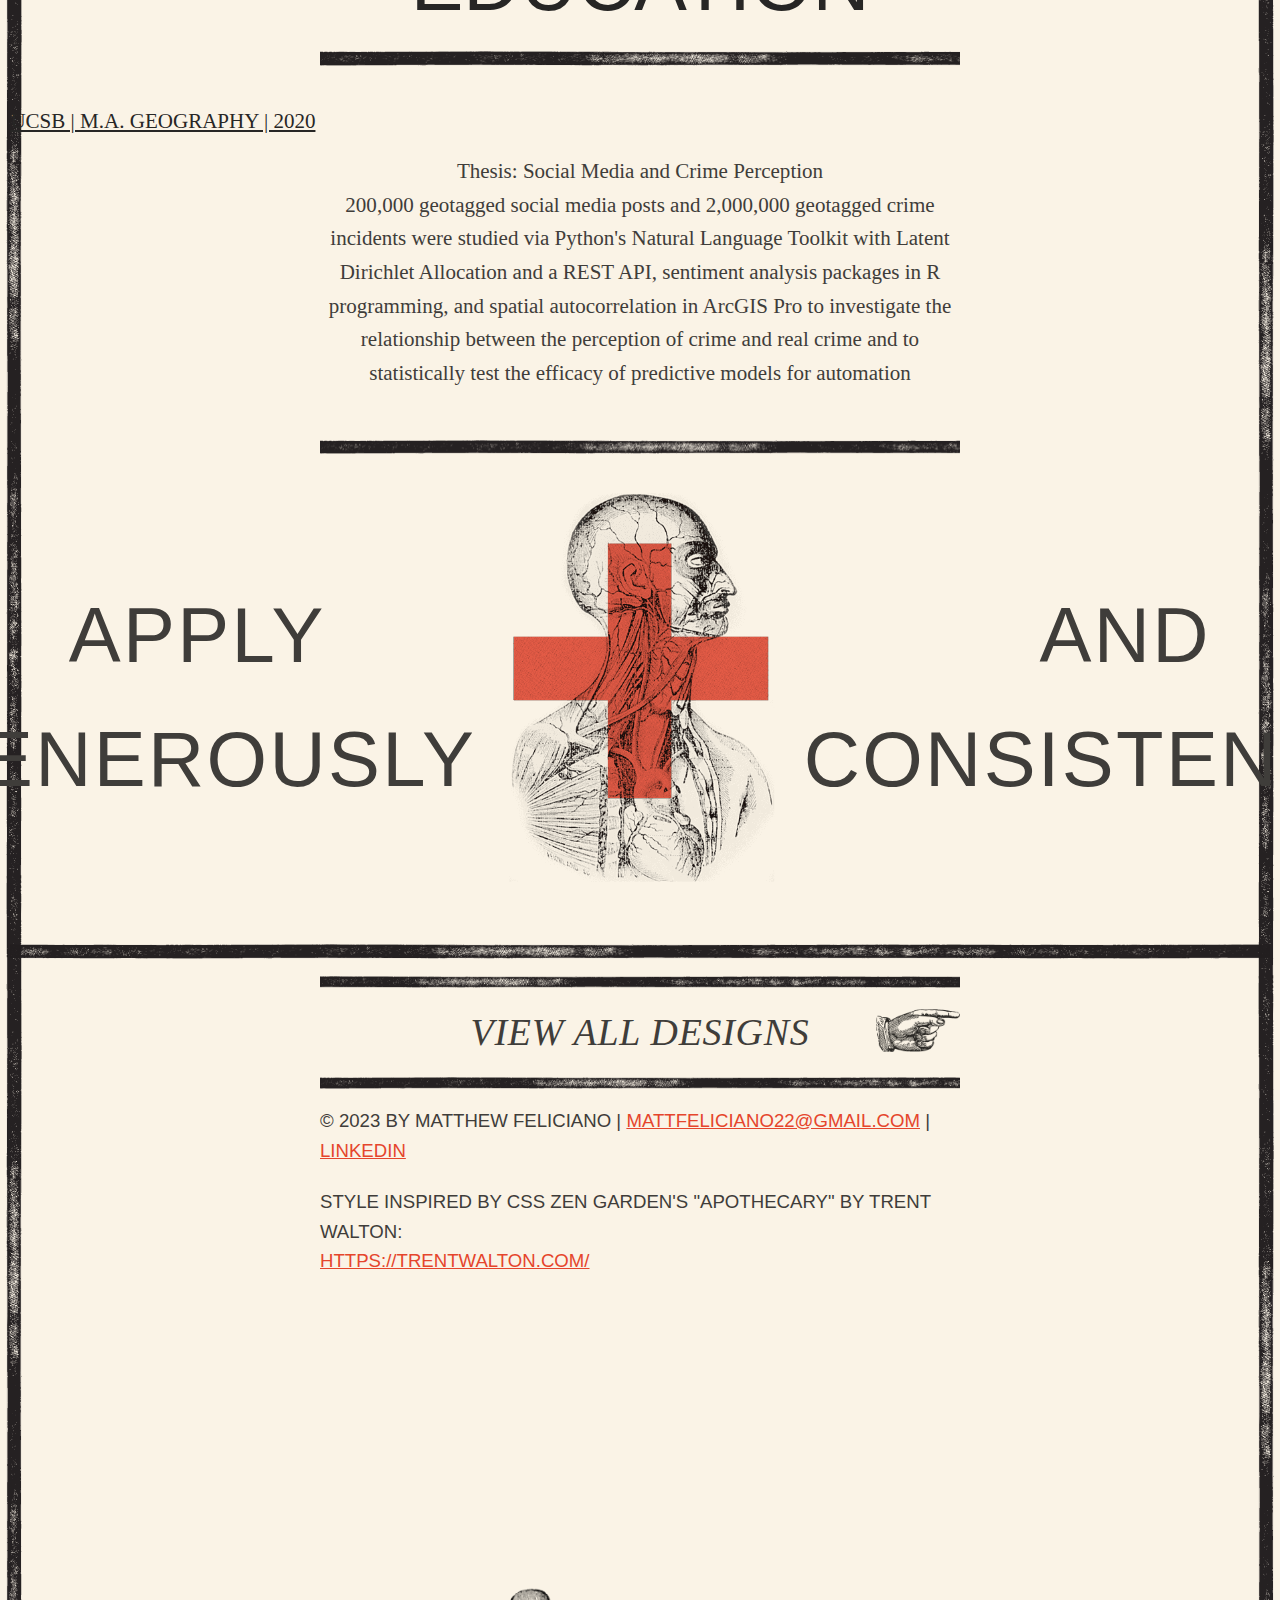
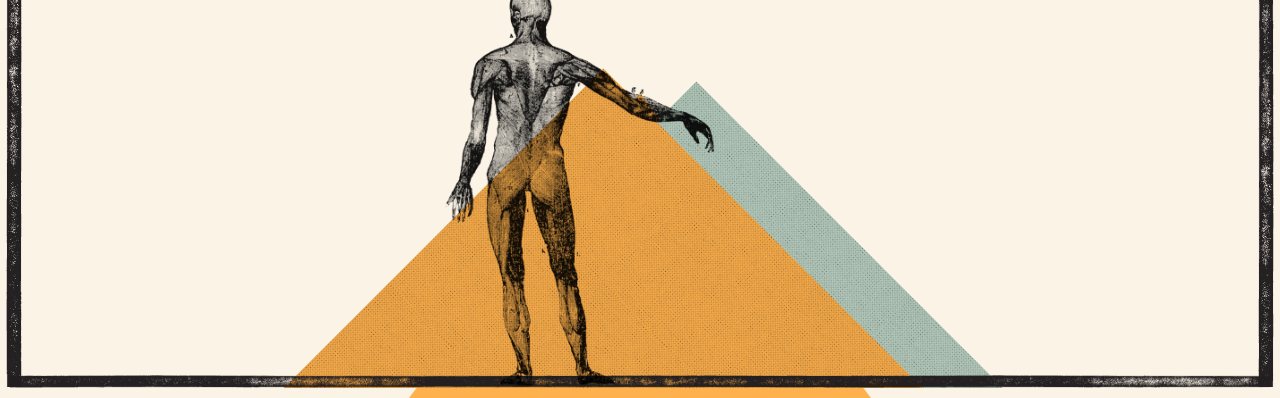
==== commit ff22e286: "errors on phone" ====
--- a/apothecary/index.html
+++ b/apothecary/index.html
@@ -26,7 +26,7 @@
 
 				<div class="summary" role="article">
 					<p>Accomplished data scientist with extensive experience in data analysis to drive effective decision-making. Expertise in using HTML, CSS, JavaScript, R programming, and Python to drive actionable intelligence for senior policymakers. Proven track record of automation-driven results in fast-paced, deadline-oriented environments.</p>
-					<p>Download the <a href="matthew-feliciano-resume.pdf" title="matthew-w-feliciano-resume">PDF File</a></p>
+					<p>Download the <a href="matthew-feliciano-resume.pdf" title="matthew-w-feliciano-resume">PDF file</a></p>
 				</div>
 
 				<div class="preamble" role="article">
@@ -45,7 +45,7 @@
 				<div class="summary participation" role="article">
 					<h3>Experience</h3>
 					<p></p>
-					<h4>Data Scientist | Clarity Innovations | May 2023 to Present</h4>
+					<h4>Data Scientist | Clarity | May 2023 to Present</h4>
 					<p>VS Code for statistical analyses of heterogeneous data sets to develop custom products and deliver data-centric courses/seminars to the SOF enterprise; HTML, CSS, and JavaScript for course-specific web pages geared towards customers and allow ease of access to resources and materials prior to instruction</p>
 					<h4>Data Analyst | NGA | August 2021 to May 2023</h4>
 					<p>R Programming/Tidyverse, and Python/NumPy/Pandas for statistical relevance of foreign-state natural resource issues, in respect to temporal stability; preprocessing to clean and manipulate open-source data; briefings to senior policymakers</p>
@@ -55,7 +55,7 @@
 
 				<div class="summary benefits" role="article">
 					<h3>Education</h3>
-					<h4>UC Santa Barbara | Geography M.A. | 2020</h4>
+					<h4>UCSB | M.A. Geography | 2020</h4>
 					<p>Thesis: Social Media and Crime Perception<br>200,000 geotagged social media posts and 2,000,000 geotagged crime incidents were studied via Python's Natural Language Toolkit with Latent Dirichlet Allocation and a REST API, sentiment analysis packages in R programming, and spatial autocorrelation in ArcGIS Pro to investigate the relationship between the perception of crime and real crime and to statistically test the efficacy of predictive models for automation</br></p>
 				</div>
 			</div>
@@ -80,8 +80,8 @@
 					<div class="zen-resources">
 						<ul>
 							<li class="view-css">
-								<p>© 2023 by Matthew Feliciano | <a href="mailto:mattfeliciano22@gmail.com">mattfeliciano22@gmail.com</a> | <a type="a" href="https://www.linkedin.com/in/matthew-feliciano/" alt="This is a LinkedIn Logo that will take you to my LinkedIn page.">LinkedIn</a></p>
-								<p>Style inspired by CSS Zen Garden's "Apothecary" by Trent Walton: <br><a type ="a" href = "https://trentwalton.com/" alt="This is a hyperlink to Trent Walton's web page">https://trentwalton.com/</a></br></p>
+								<p>© 2023 by Matthew Feliciano | <a id="links" href="mailto:mattfeliciano22@gmail.com">mattfeliciano22@gmail.com</a> | <a id="links" type="a" href="https://www.linkedin.com/in/matthew-feliciano/" alt="This is a LinkedIn Logo that will take you to my LinkedIn page.">LinkedIn</a></p>
+								<p>Style inspired by CSS Zen Garden's "Apothecary" by Trent Walton: <br><a id="links" type ="a" href = "https://trentwalton.com/" alt="This is a hyperlink to Trent Walton's web page">https://trentwalton.com/</a></br></p>
 							</li>
 						</ul>
 					</div>
@@ -89,4 +89,4 @@
 			</aside>
 		</div>
 	</body>
-</html>
+</html>--- a/apothecary/style.css
+++ b/apothecary/style.css
@@ -123,7 +123,25 @@
   font-weight: 700;
   background: url('img-sprite.png') no-repeat center 0.25em;
   background-size: 25rem;
-  margin-bottom: 1.3em;
+  margin: 1em 2em 1em 2em;
+}
+
+/* Added media query to adjust brackets around title on phones */
+@media screen and (max-width: 500px) {
+  .intro h1:before {
+    content: "Data Scientist";
+    font-family: "refrigerator-deluxe",sans-serif;
+    font-style: normal;
+    text-transform: uppercase;
+    display: inline-block;
+    font-size: 1.12rem;
+    letter-spacing: 0.5rem;
+    font-weight: 700;
+    background: url('img-sprite.png') no-repeat center 0.25em;
+    background-size: 25rem;
+    margin: 1em 2em 1em 2em;
+    padding: 0 5em 0 5em;
+  }
 }
 
 .intro h2 {
@@ -151,7 +169,7 @@
   margin:  0.5em auto 0.55em;
   padding: 0.5em 0 0.55em;
   font-family: "grecian-light-face",sans-serif;
-  font-size: 1.5em;
+  font-size: 2.5em;
   line-height: 1;
   background: 
     url('img-lg-horiz-border.png') repeat-x top right,
@@ -163,9 +181,9 @@
   text-transform: uppercase;
 }
 
-.preamble p:nth-child(1n+3) {
+/* .preamble p:nth-child(1n+3) {
   text-indent: 1.5em;
-}
+} */
 
 .preamble p:nth-child(1n+3):first-line {
   text-transform: none;
@@ -178,6 +196,8 @@
 
 h4 {
   text-decoration: underline;
+  margin: 1rem 0 1rem 0;
+  text-align: left;
 }
 
 @media screen and (min-width: 800px) and (max-width: 1000px) {
@@ -194,7 +214,7 @@
 
 @media screen and (max-width: 499px) {
   .project-item img {
-      margin: 0 7rem 1rem 7rem;
+      margin: 1rem 6.5rem 1rem 6.5rem;
       width: 150px;
   }
 }
@@ -291,7 +311,7 @@
   margin: 0 auto;
   display: block;
   z-index: -1;
-  position: relative;
+  position:relative;
 }
 
 .zen-resources:after {
@@ -327,6 +347,7 @@
   display: block;
   text-align: center;
   line-height: 1.6;
+  padding: 0 0 15rem 0;
 }
 
 /* -------EXPLANATION------- */
@@ -338,7 +359,7 @@
 }
 
 .participation h3 {
-  font-family: "refrigerator-deluxe",sans-serif;
+  font-family: "grecian-light-face",sans-serif;
   font-size: 2.5em;
   letter-spacing: 0.025em;
   padding-bottom: 1rem;
@@ -357,9 +378,9 @@
   padding-top: 2em;
 }
 
-.participation p:nth-child(1n+3) {
+/* .participation p:nth-child(1n+3) {
   text-indent: 1.5em;
-}
+} */
 
 .benefits {
   padding: 1em 0 20em;
@@ -393,7 +414,7 @@
 
 .benefits:before {
   content: 'Apply Generously';
-  font-size: 3em;
+  font-size: 1.5em;
   position: absolute;
   bottom: 3.5rem;
   text-align: center;
@@ -406,7 +427,7 @@
 
 .benefits:after {
   content: 'And Consistently!';
-  font-size: 3em;
+  font-size: 1.5em;
   position: absolute;
   bottom: -13rem;
   text-align: center;
@@ -428,6 +449,21 @@
   background-size: 8.5rem;
 }
 
+/* added id to make links red font */
+#links {
+  color: #e5452c;
+  text-decoration: underline;
+}
+
+/* added media query to adjust padding for bottom of page so that links are not covered/can be clicked */
+@media (max-width: 599px) {
+  .zen-resources {
+    background:  url('img-pointer-guy.png') no-repeat 43.8% bottom;
+    background-size: 13em;
+    padding-top: 7em;
+  }
+}
+
 @media (min-width:600px) {
   body {
     font-size: 1.12em;
@@ -657,13 +693,13 @@
   }
   
   .participation h3:after {
-    content: '5.23 fl oz';
+    content: '5.22 fl oz';
     top: 1.1em;
     right: 1.6em;
   }
   
   .participation h3:before {
-    content: 'no. 218';
+    content: 'no. 222';
     top: 1.1em;
     left: 1.6em;
   }
@@ -743,7 +779,7 @@
   }
   
   .participation h3 {
-    font-size: 5.25em;
+    font-size: 3.75em;
     background-size: 9em;
   }
   
@@ -829,7 +865,7 @@
   }
   
   .preamble h3:first-child {
-    font-size: 3em;
+    font-size: 3.75em;
   }
   
   .benefits:before, .benefits:after {
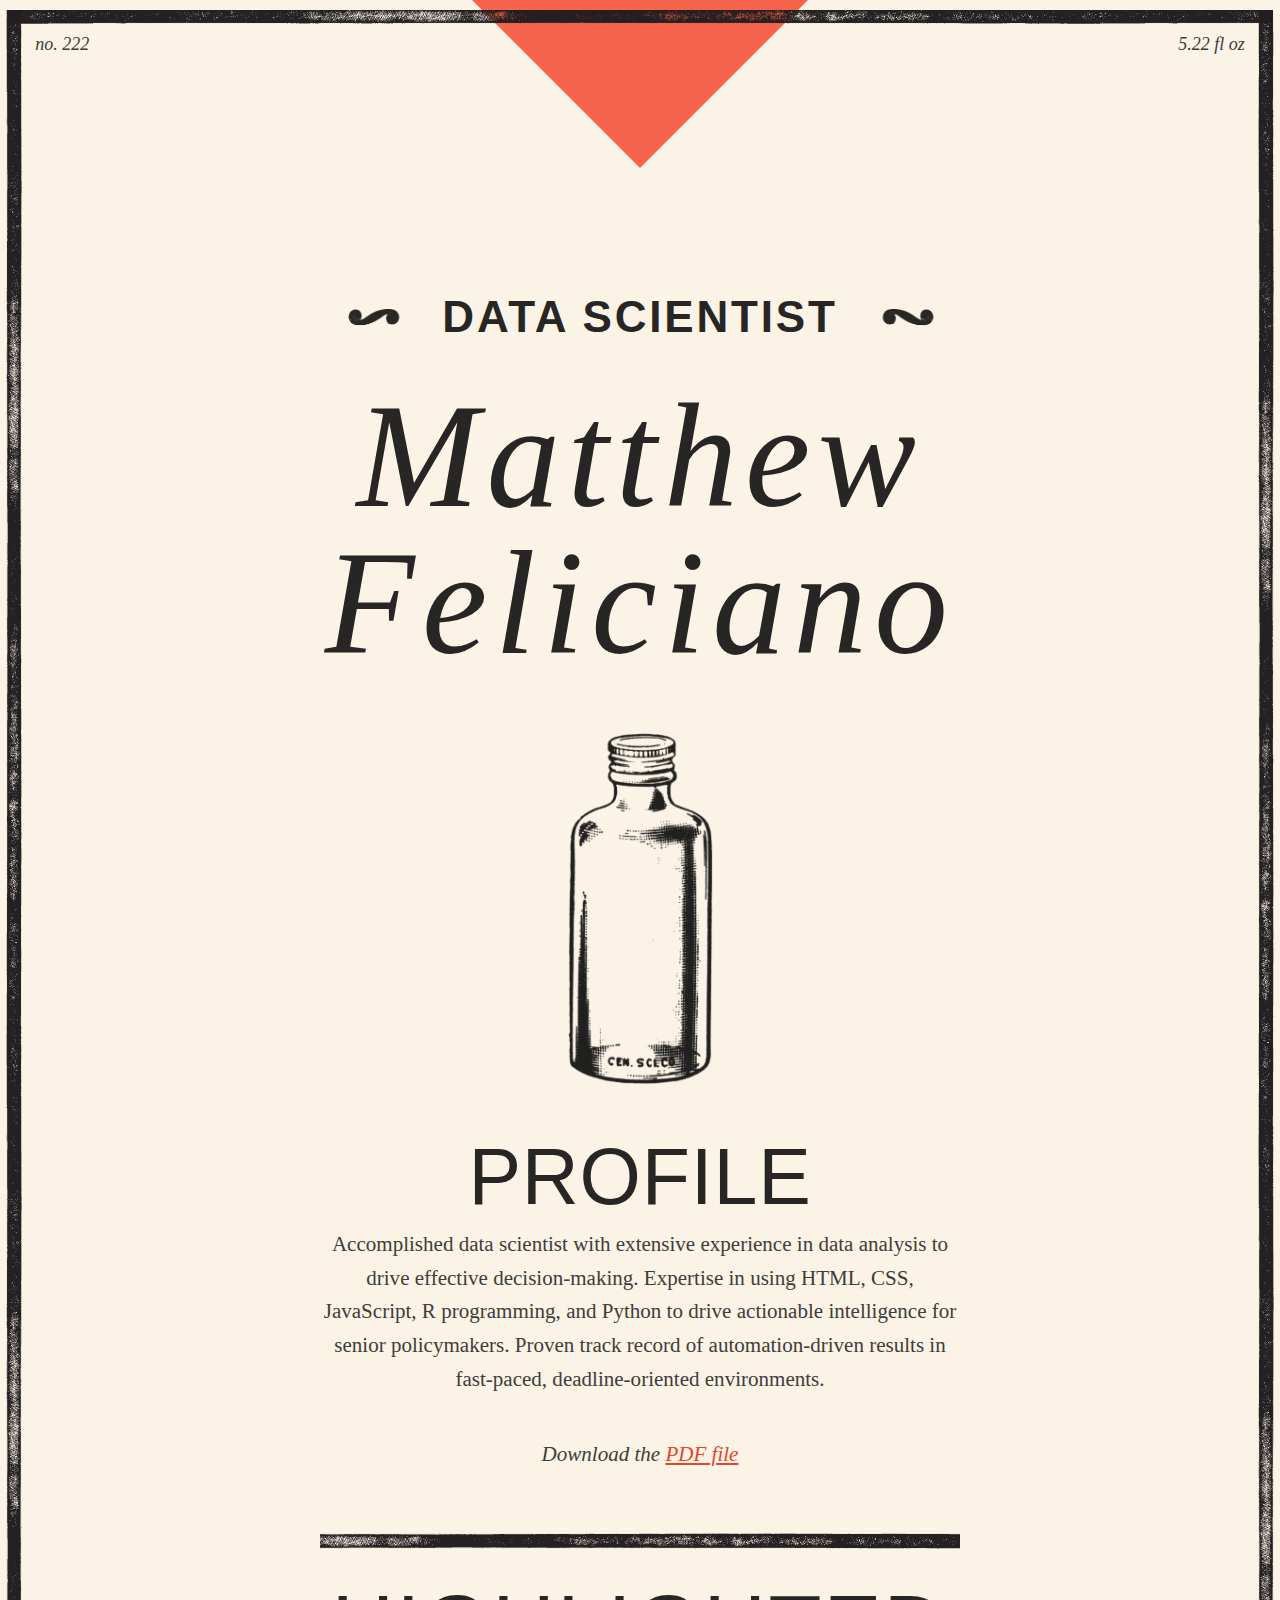
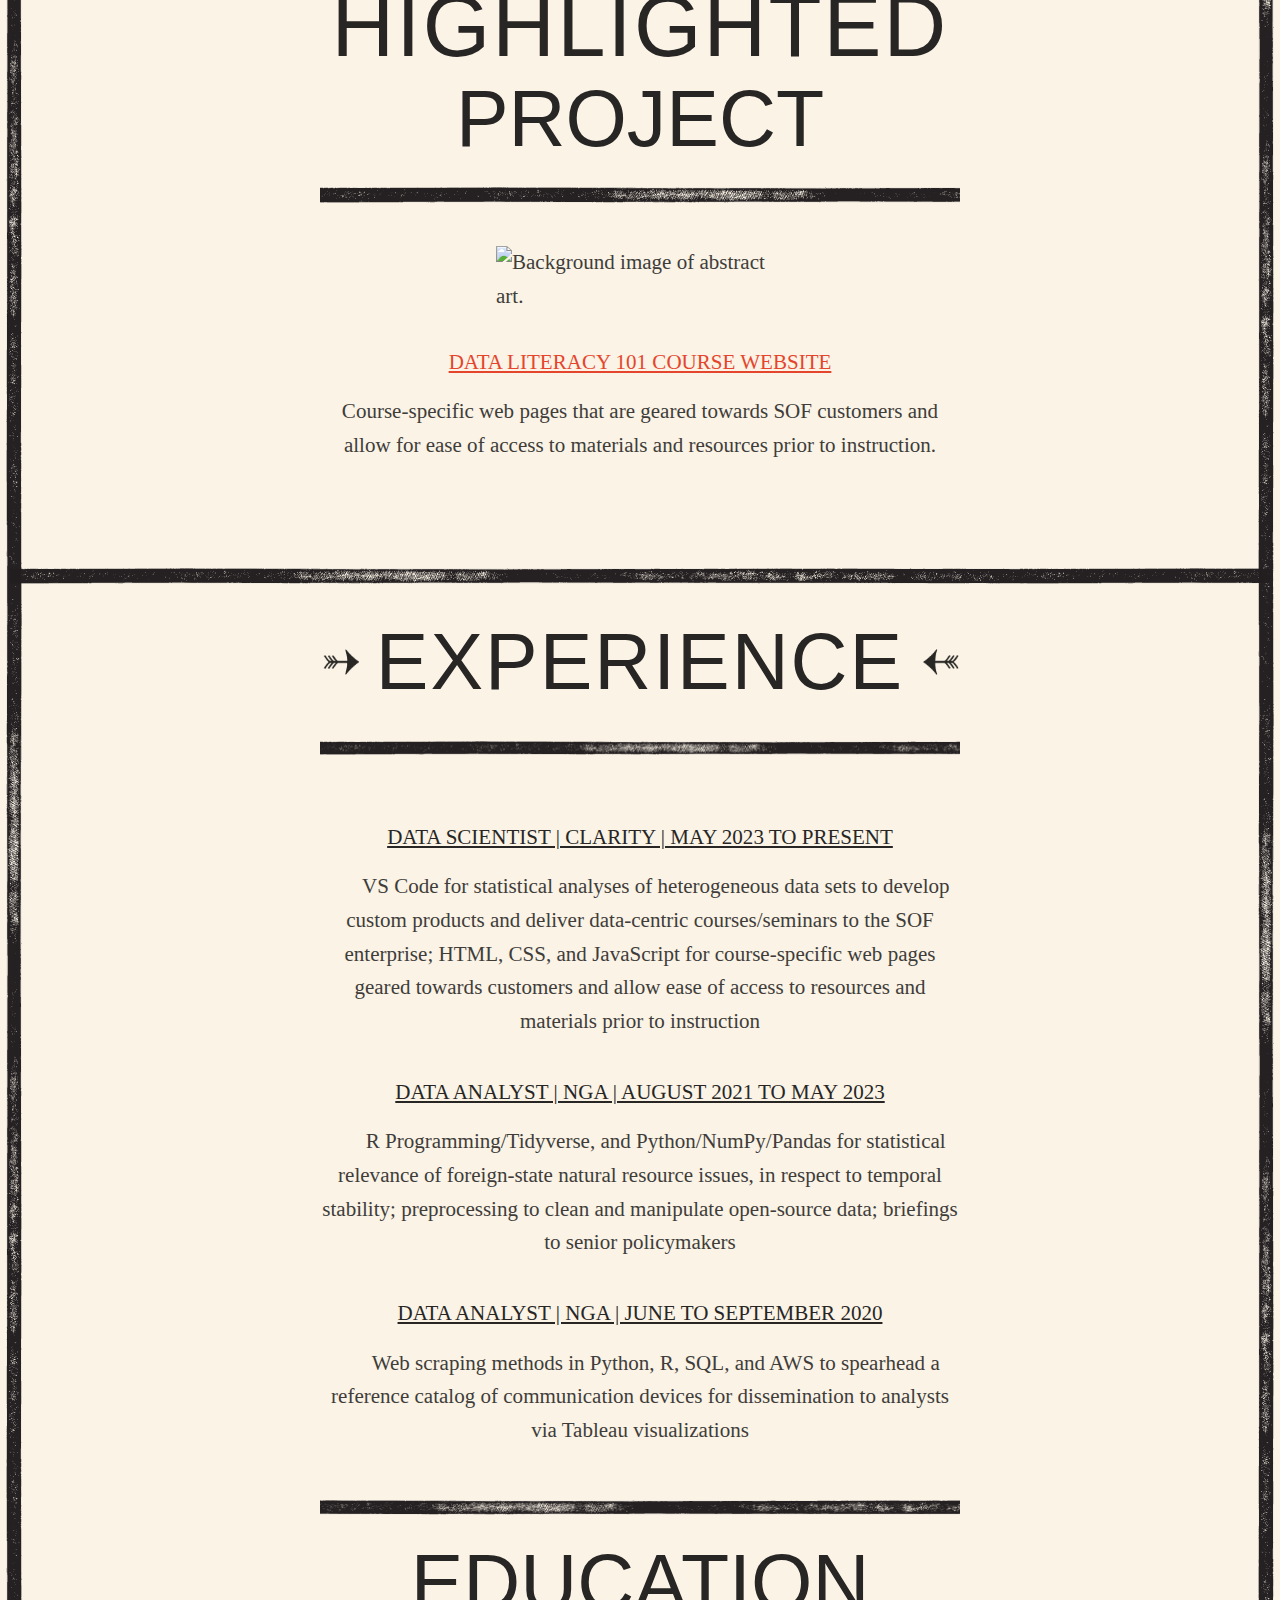
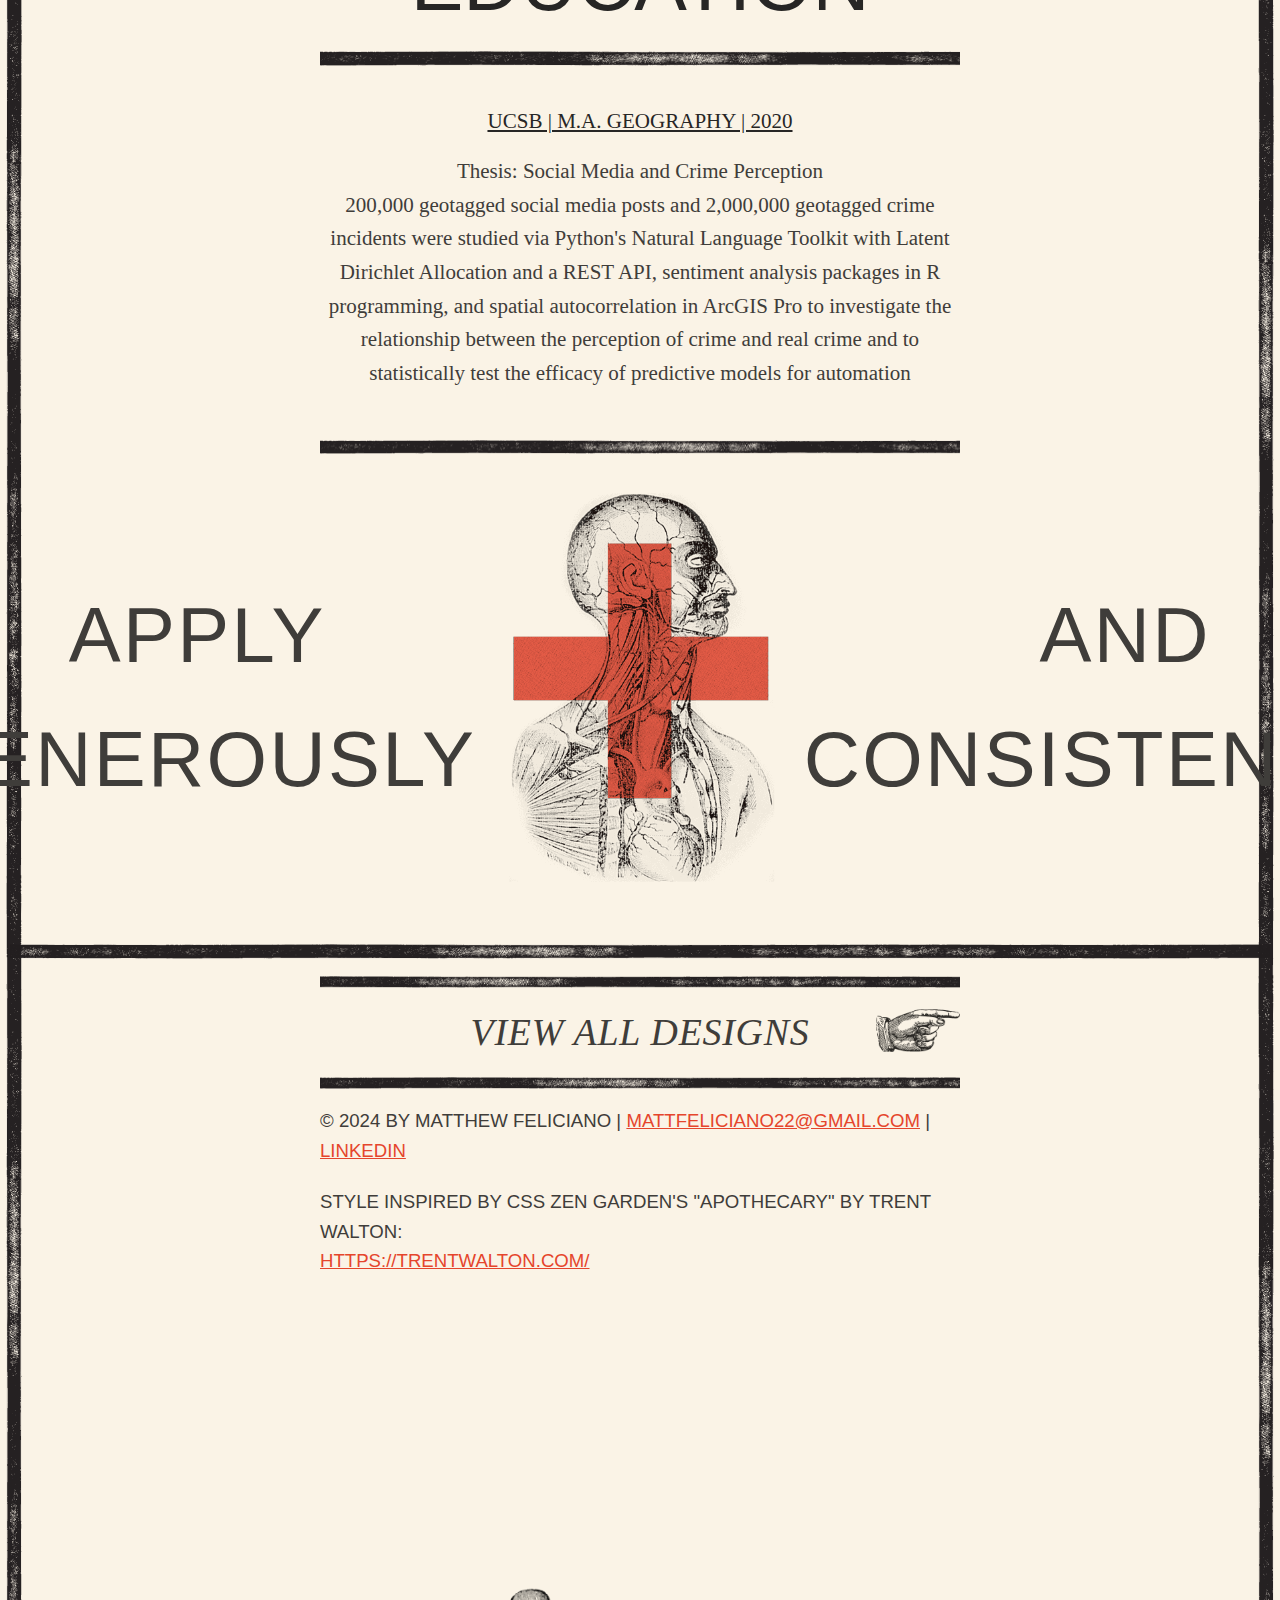
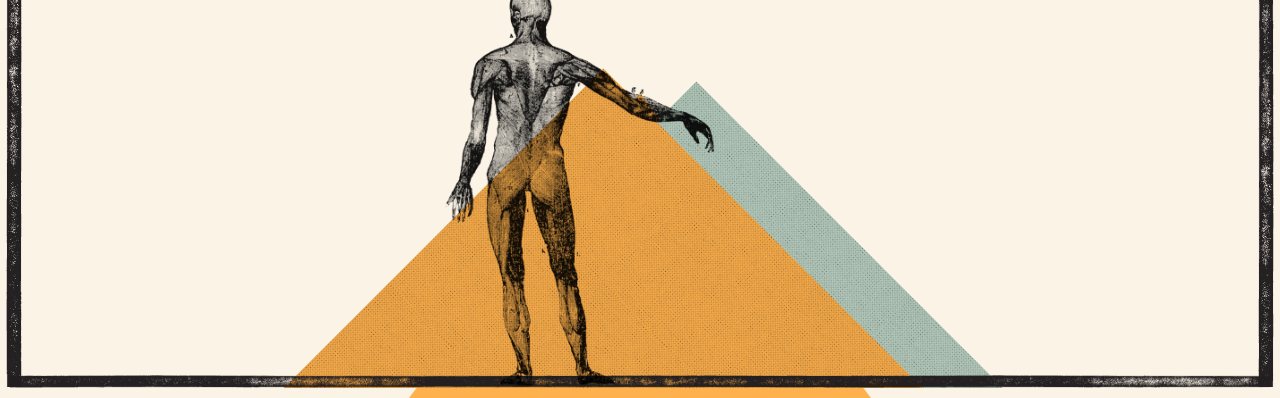
==== commit fdfe0c08: "updated copyright years from 2023 to 2024" ====
--- a/apothecary/index.html
+++ b/apothecary/index.html
@@ -80,7 +80,7 @@
 					<div class="zen-resources">
 						<ul>
 							<li class="view-css">
-								<p>© 2023 by Matthew Feliciano | <a id="links" href="mailto:mattfeliciano22@gmail.com">mattfeliciano22@gmail.com</a> | <a id="links" type="a" href="https://www.linkedin.com/in/matthew-feliciano/" alt="This is a LinkedIn Logo that will take you to my LinkedIn page.">LinkedIn</a></p>
+								<p>© 2024 by Matthew Feliciano | <a id="links" href="mailto:mattfeliciano22@gmail.com">mattfeliciano22@gmail.com</a> | <a id="links" type="a" href="https://www.linkedin.com/in/matthew-feliciano/" alt="This is a LinkedIn Logo that will take you to my LinkedIn page.">LinkedIn</a></p>
 								<p>Style inspired by CSS Zen Garden's "Apothecary" by Trent Walton: <br><a id="links" type ="a" href = "https://trentwalton.com/" alt="This is a hyperlink to Trent Walton's web page">https://trentwalton.com/</a></br></p>
 							</li>
 						</ul>
--- a/apothecary/style.css
+++ b/apothecary/style.css
@@ -140,7 +140,7 @@
     background: url('img-sprite.png') no-repeat center 0.25em;
     background-size: 25rem;
     margin: 1em 2em 1em 2em;
-    padding: 0 5em 0 5em;
+    padding: 0 3em 0 3em;
   }
 }
 
@@ -150,7 +150,7 @@
   font-weight: 400;
   padding-top: 4.5em;
   margin-top: 0.1em;
-  margin-bottom: 0em;
+  margin-bottom: 0.5em;
   letter-spacing: 0.05rem;
   line-height: 1.275em;
   background: url('img-bottle.png') no-repeat center 0.75em;
@@ -197,7 +197,6 @@
 h4 {
   text-decoration: underline;
   margin: 1rem 0 1rem 0;
-  text-align: left;
 }
 
 @media screen and (min-width: 800px) and (max-width: 1000px) {
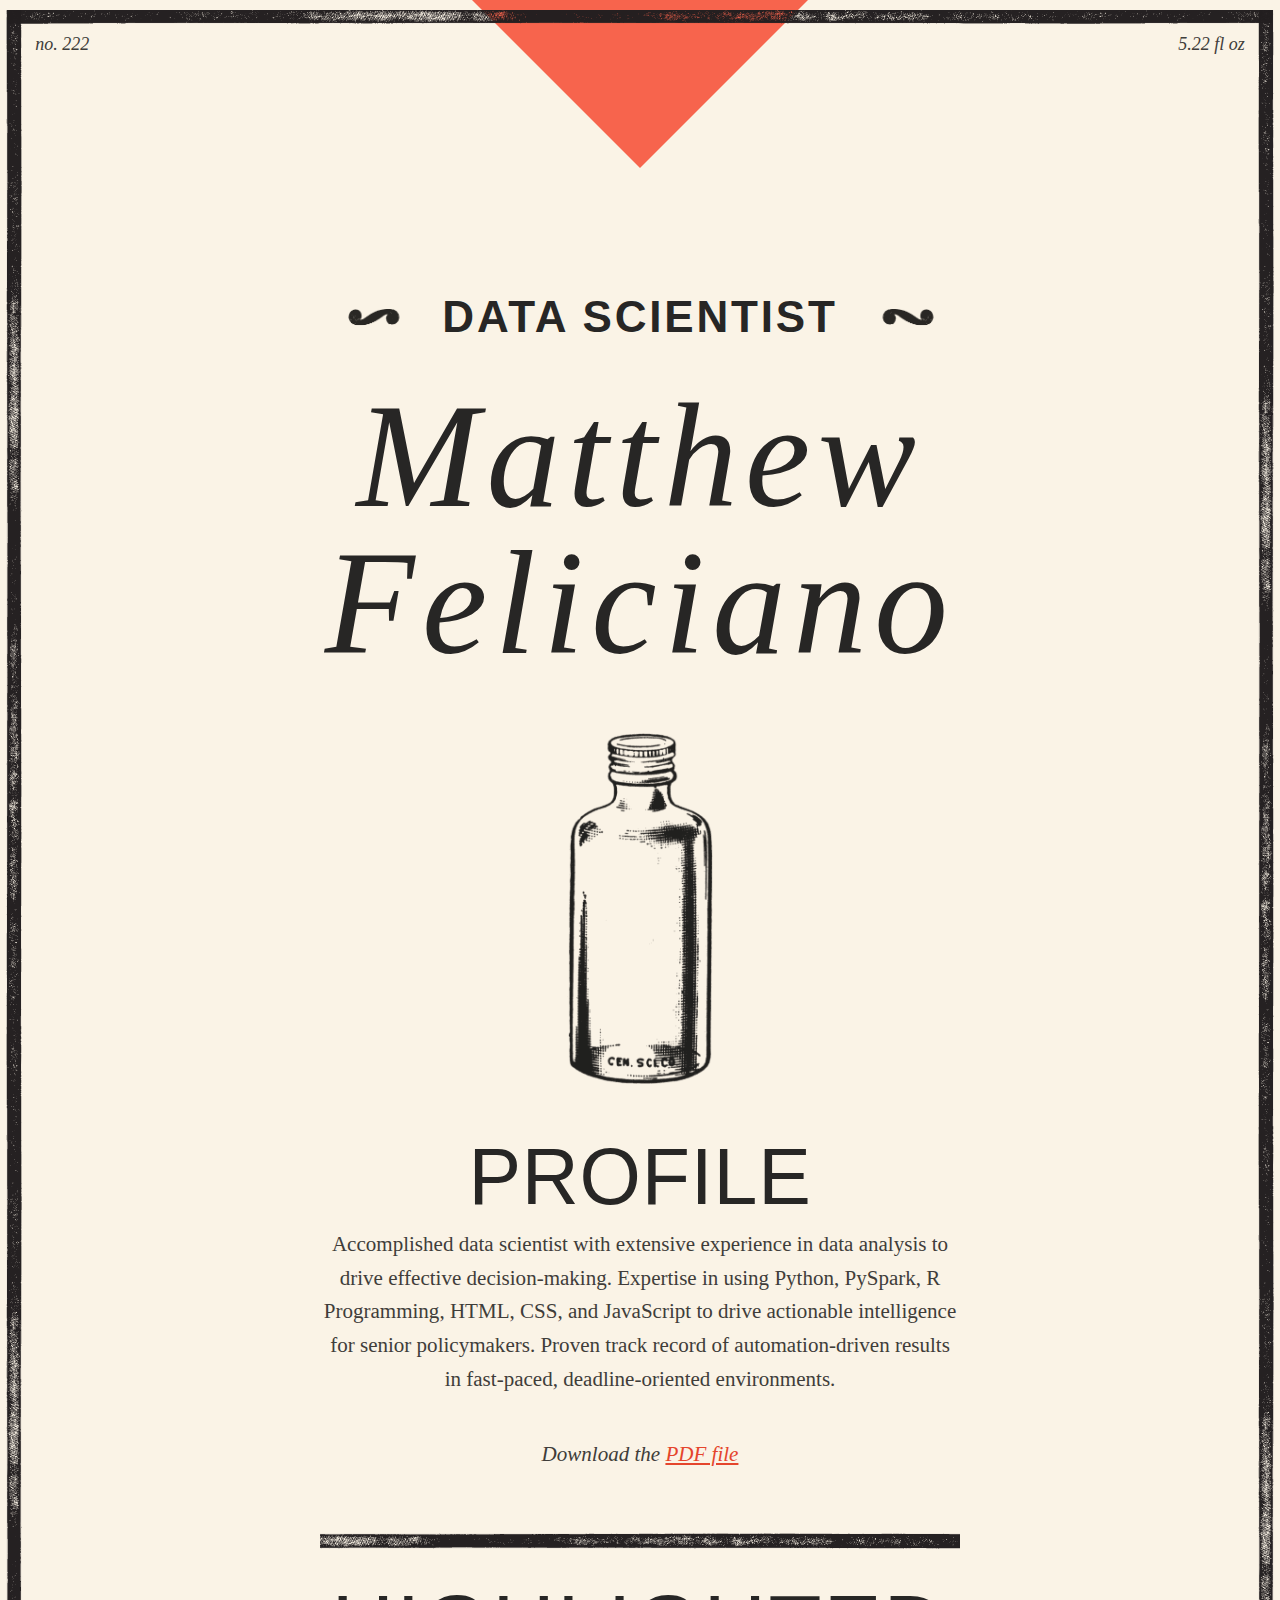
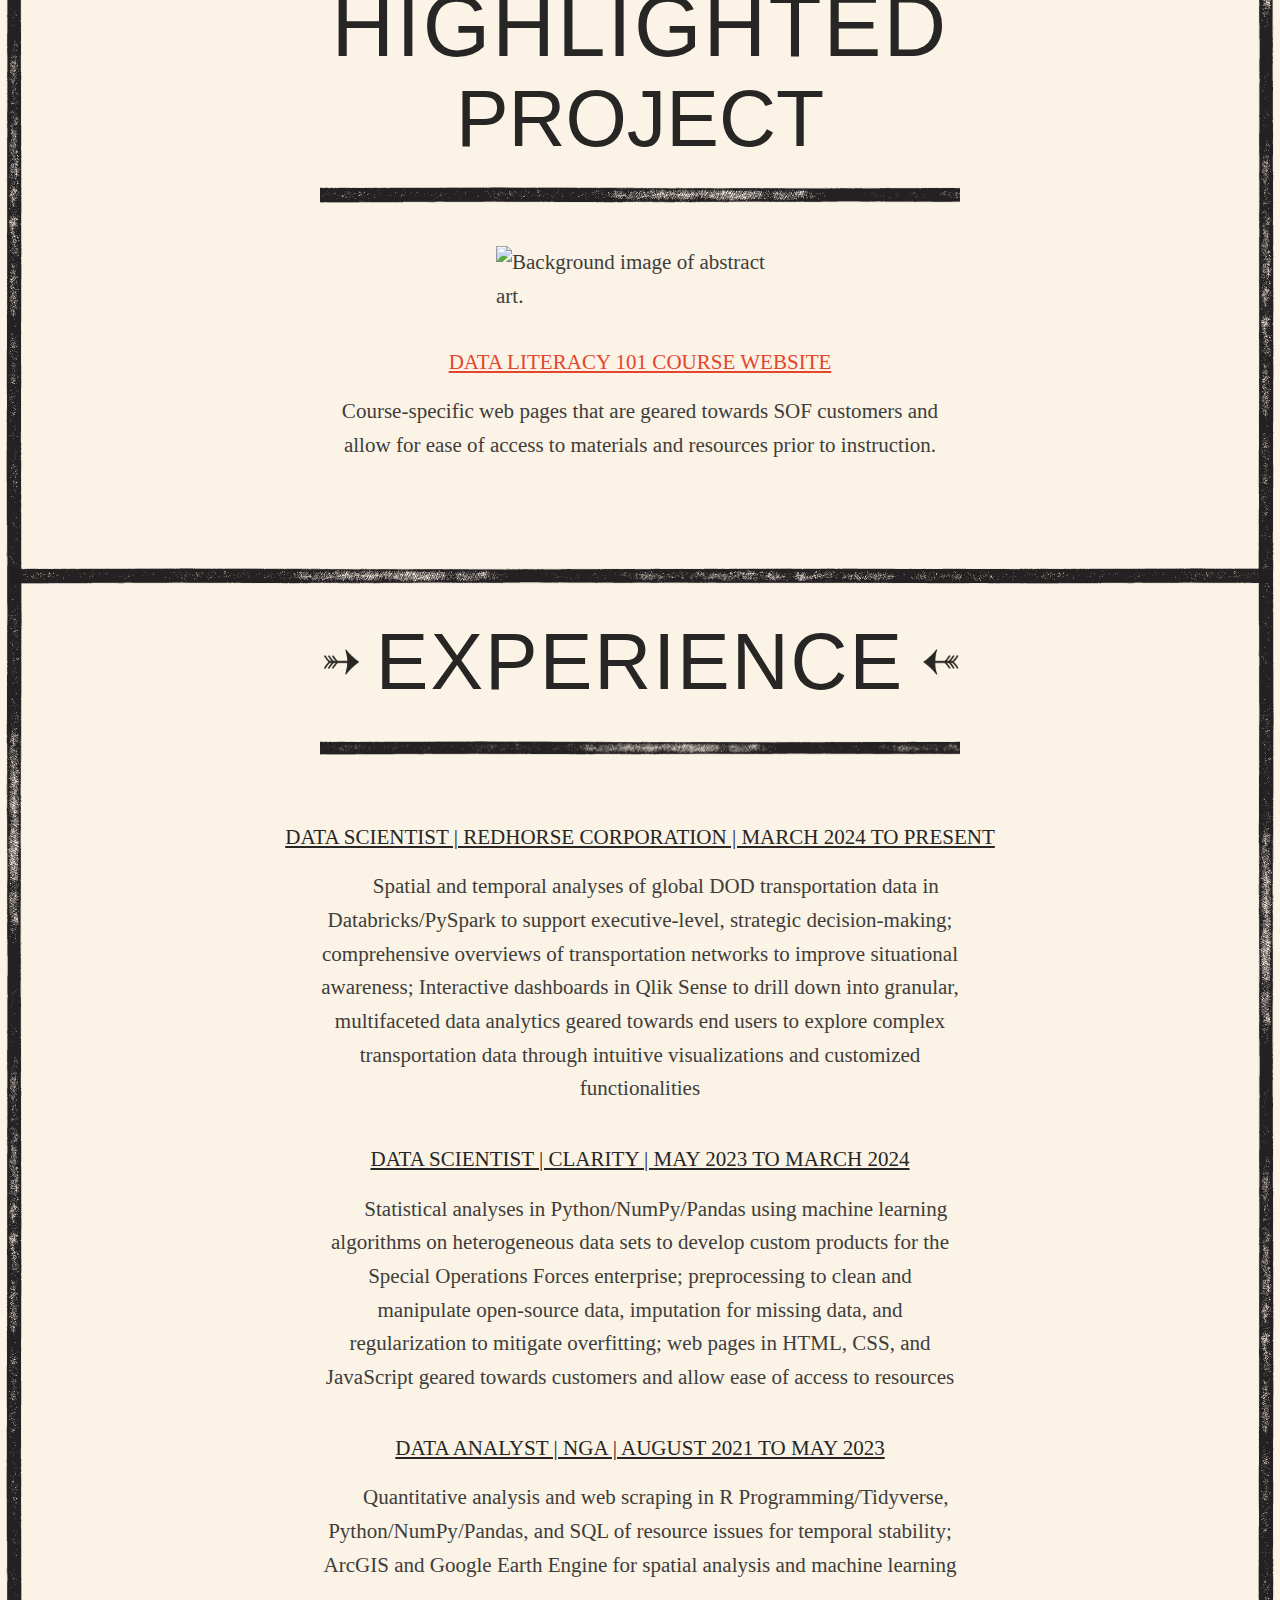
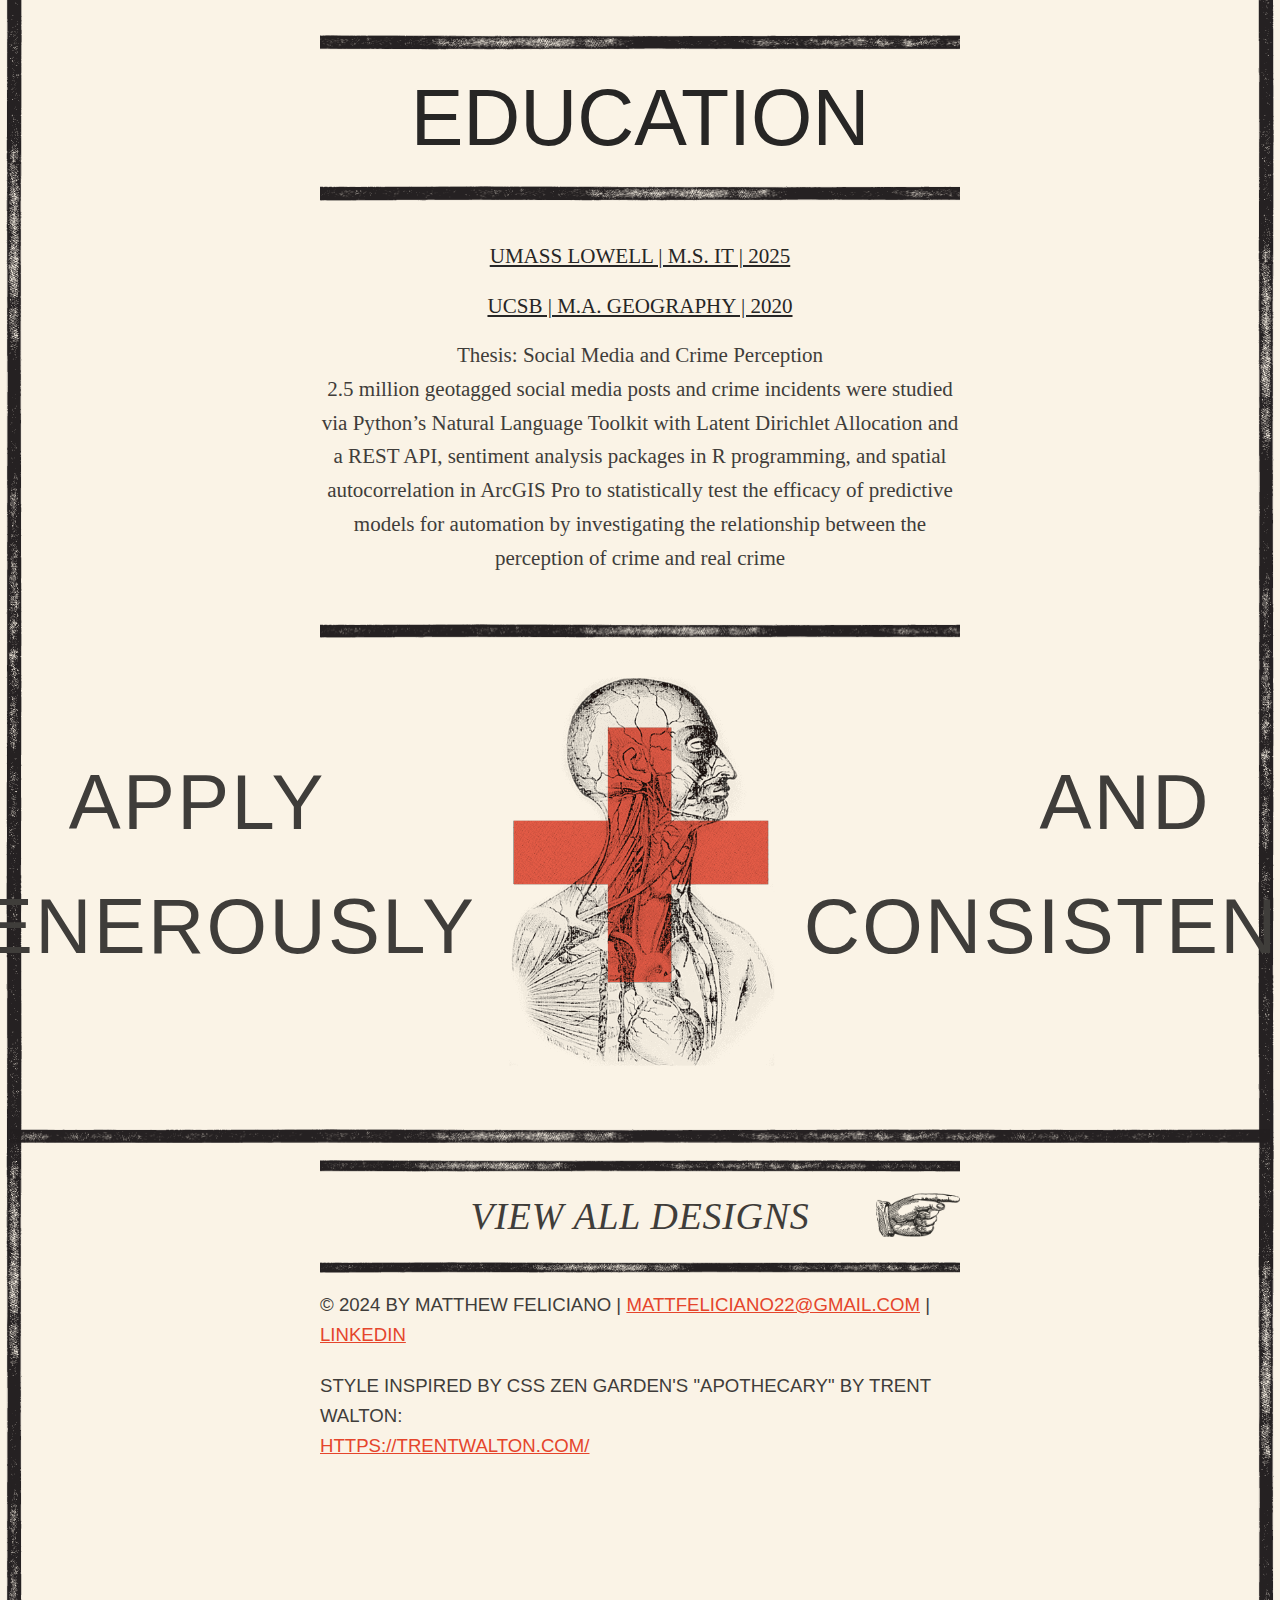
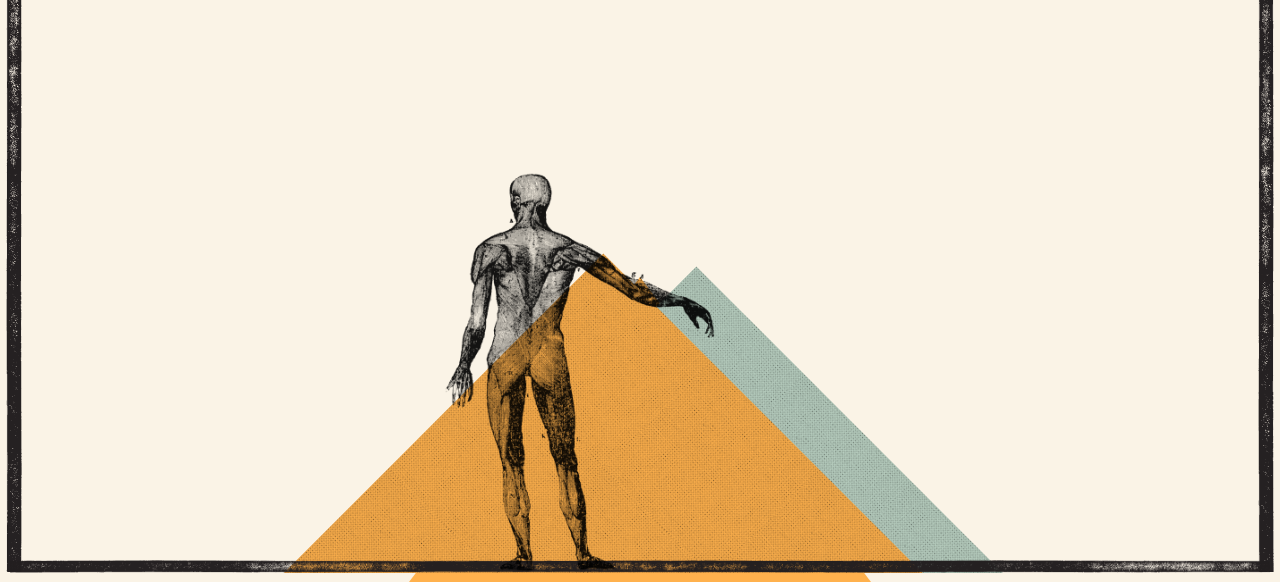
==== commit 772047f8: "redhorse update all designs" ====
--- a/apothecary/index.html
+++ b/apothecary/index.html
@@ -25,7 +25,7 @@
 				</header>
 
 				<div class="summary" role="article">
-					<p>Accomplished data scientist with extensive experience in data analysis to drive effective decision-making. Expertise in using HTML, CSS, JavaScript, R programming, and Python to drive actionable intelligence for senior policymakers. Proven track record of automation-driven results in fast-paced, deadline-oriented environments.</p>
+					<p>Accomplished data scientist with extensive experience in data analysis to drive effective decision-making. Expertise in using Python, PySpark, R Programming, HTML, CSS, and JavaScript to drive actionable intelligence for senior policymakers. Proven track record of automation-driven results in fast-paced, deadline-oriented environments.</p>
 					<p>Download the <a href="matthew-feliciano-resume.pdf" title="matthew-w-feliciano-resume">PDF file</a></p>
 				</div>
 
@@ -45,18 +45,20 @@
 				<div class="summary participation" role="article">
 					<h3>Experience</h3>
 					<p></p>
-					<h4>Data Scientist | Clarity | May 2023 to Present</h4>
-					<p>VS Code for statistical analyses of heterogeneous data sets to develop custom products and deliver data-centric courses/seminars to the SOF enterprise; HTML, CSS, and JavaScript for course-specific web pages geared towards customers and allow ease of access to resources and materials prior to instruction</p>
+					<h4>Data Scientist | Redhorse Corporation | March 2024 to Present</h4>
+					<p>Spatial and temporal analyses of global DOD transportation data in Databricks/PySpark to support executive-level, strategic decision-making; comprehensive overviews of transportation networks to improve situational awareness; Interactive dashboards in Qlik Sense to drill down into granular, multifaceted data analytics geared towards end users to explore complex transportation data through intuitive visualizations and customized functionalities</p>
+					<h4>Data Scientist | Clarity | May 2023 to March 2024</h4>
+					<p>Statistical analyses in Python/NumPy/Pandas using machine learning algorithms on heterogeneous data sets to develop custom products for the Special Operations Forces enterprise; preprocessing to clean and manipulate open-source data, imputation for missing data, and regularization to mitigate overfitting; web pages in HTML, CSS, and JavaScript geared towards customers and allow ease of access to resources</p>
 					<h4>Data Analyst | NGA | August 2021 to May 2023</h4>
-					<p>R Programming/Tidyverse, and Python/NumPy/Pandas for statistical relevance of foreign-state natural resource issues, in respect to temporal stability; preprocessing to clean and manipulate open-source data; briefings to senior policymakers</p>
-					<h4>Data Analyst | NGA | June to September 2020</h4>
-					<p>Web scraping methods in Python, R, SQL, and AWS to spearhead a reference catalog of communication devices for dissemination to analysts via Tableau visualizations</p>
+					<p>Quantitative analysis and web scraping in R Programming/Tidyverse, Python/NumPy/Pandas, and SQL of resource issues for temporal stability; ArcGIS and Google Earth Engine for spatial analysis and machine learning</p>
 				</div>
 
 				<div class="summary benefits" role="article">
 					<h3>Education</h3>
+					<h4>UMass Lowell | M.S. IT | 2025</h4>
+
 					<h4>UCSB | M.A. Geography | 2020</h4>
-					<p>Thesis: Social Media and Crime Perception<br>200,000 geotagged social media posts and 2,000,000 geotagged crime incidents were studied via Python's Natural Language Toolkit with Latent Dirichlet Allocation and a REST API, sentiment analysis packages in R programming, and spatial autocorrelation in ArcGIS Pro to investigate the relationship between the perception of crime and real crime and to statistically test the efficacy of predictive models for automation</br></p>
+					<p>Thesis: Social Media and Crime Perception<br>2.5 million geotagged social media posts and crime incidents were studied via Python’s Natural Language Toolkit with Latent Dirichlet Allocation and a REST API, sentiment analysis packages in R programming, and spatial autocorrelation in ArcGIS Pro to statistically test the efficacy of predictive models for automation by investigating the relationship between the perception of crime and real crime</br></p>
 				</div>
 			</div>
 
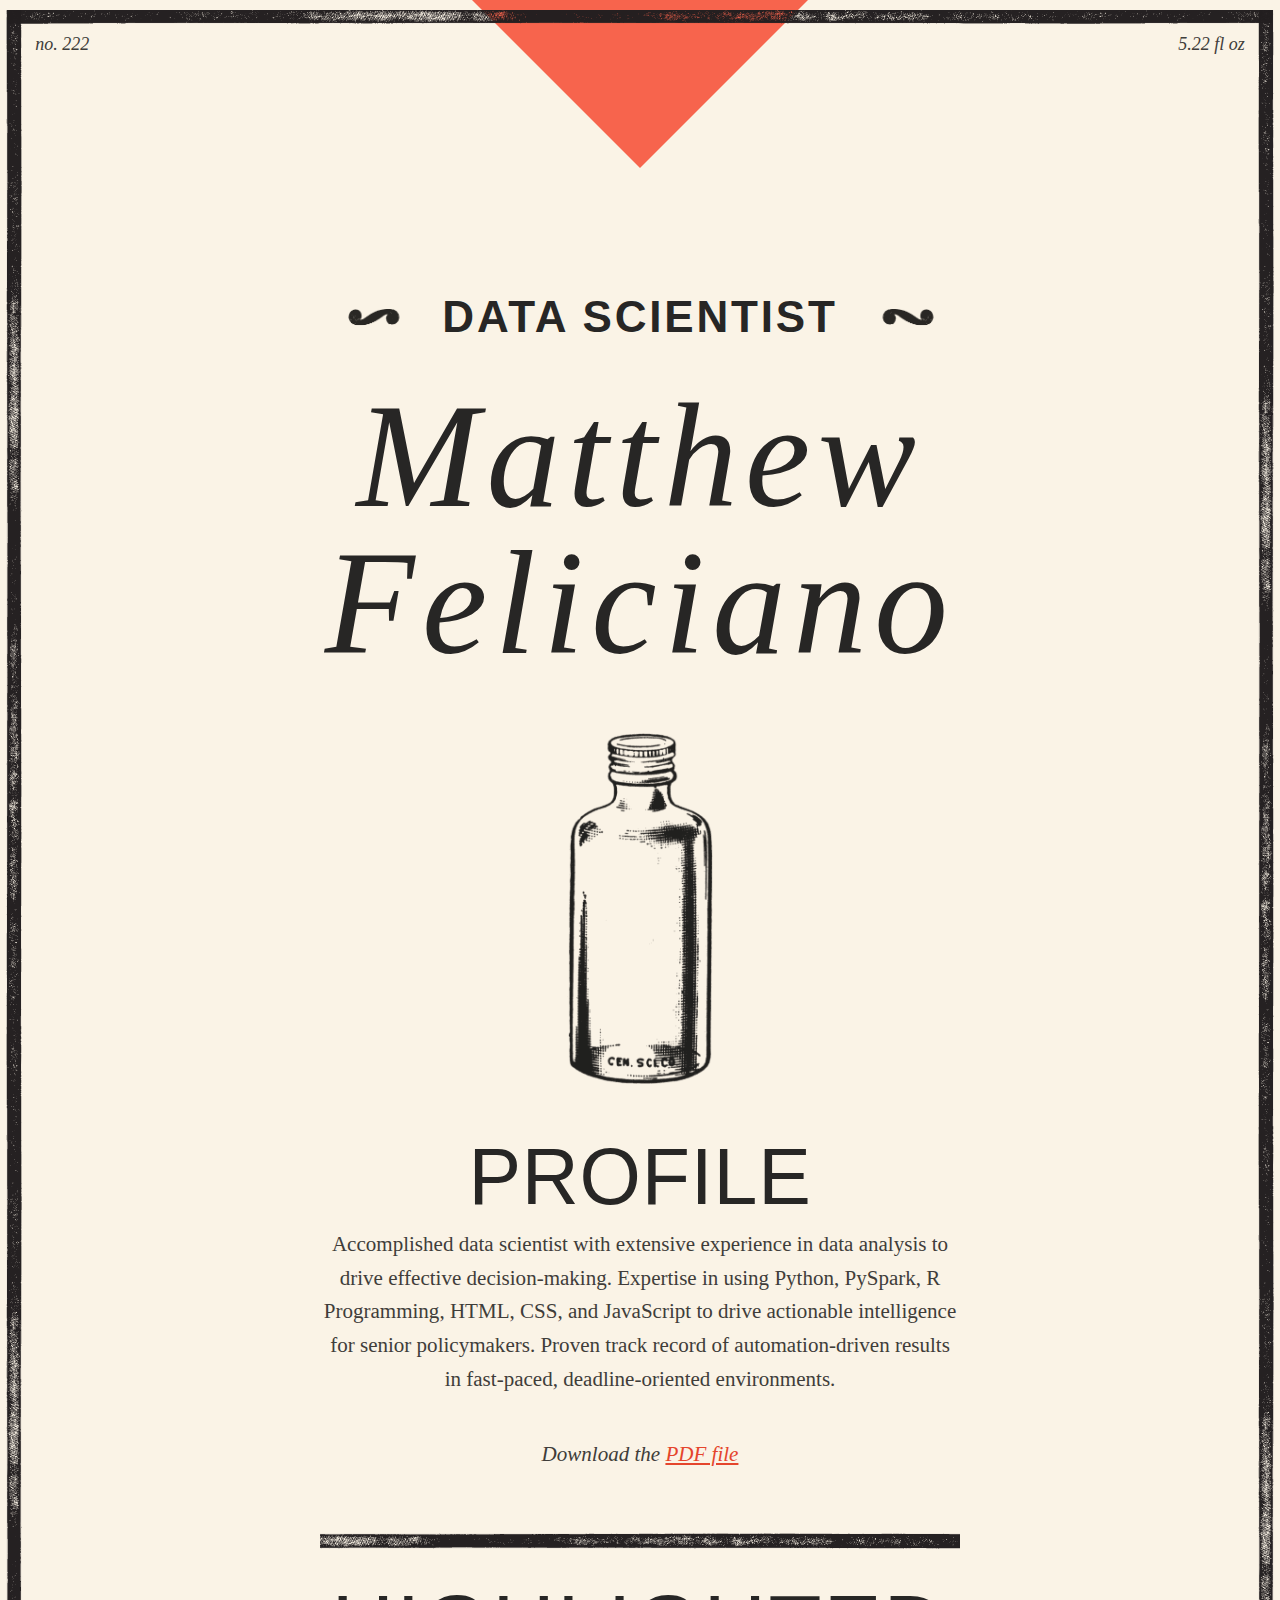
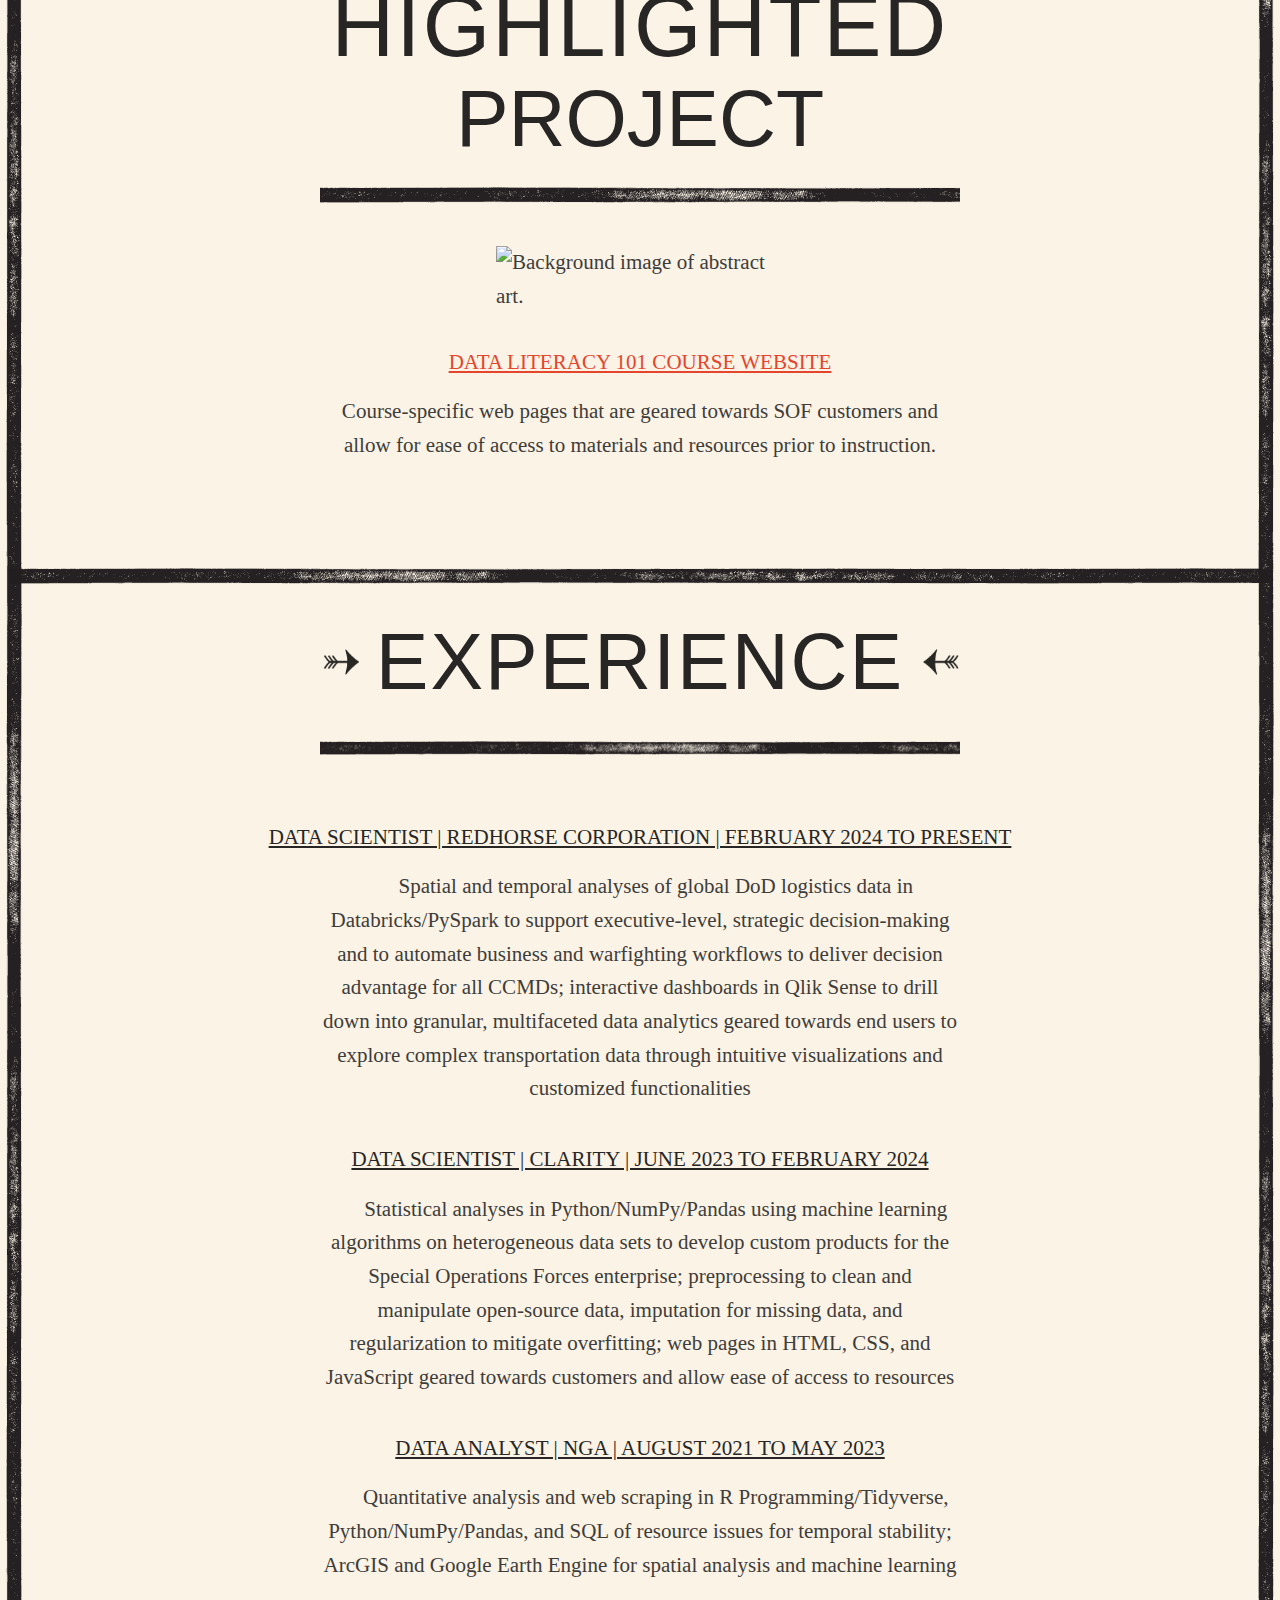
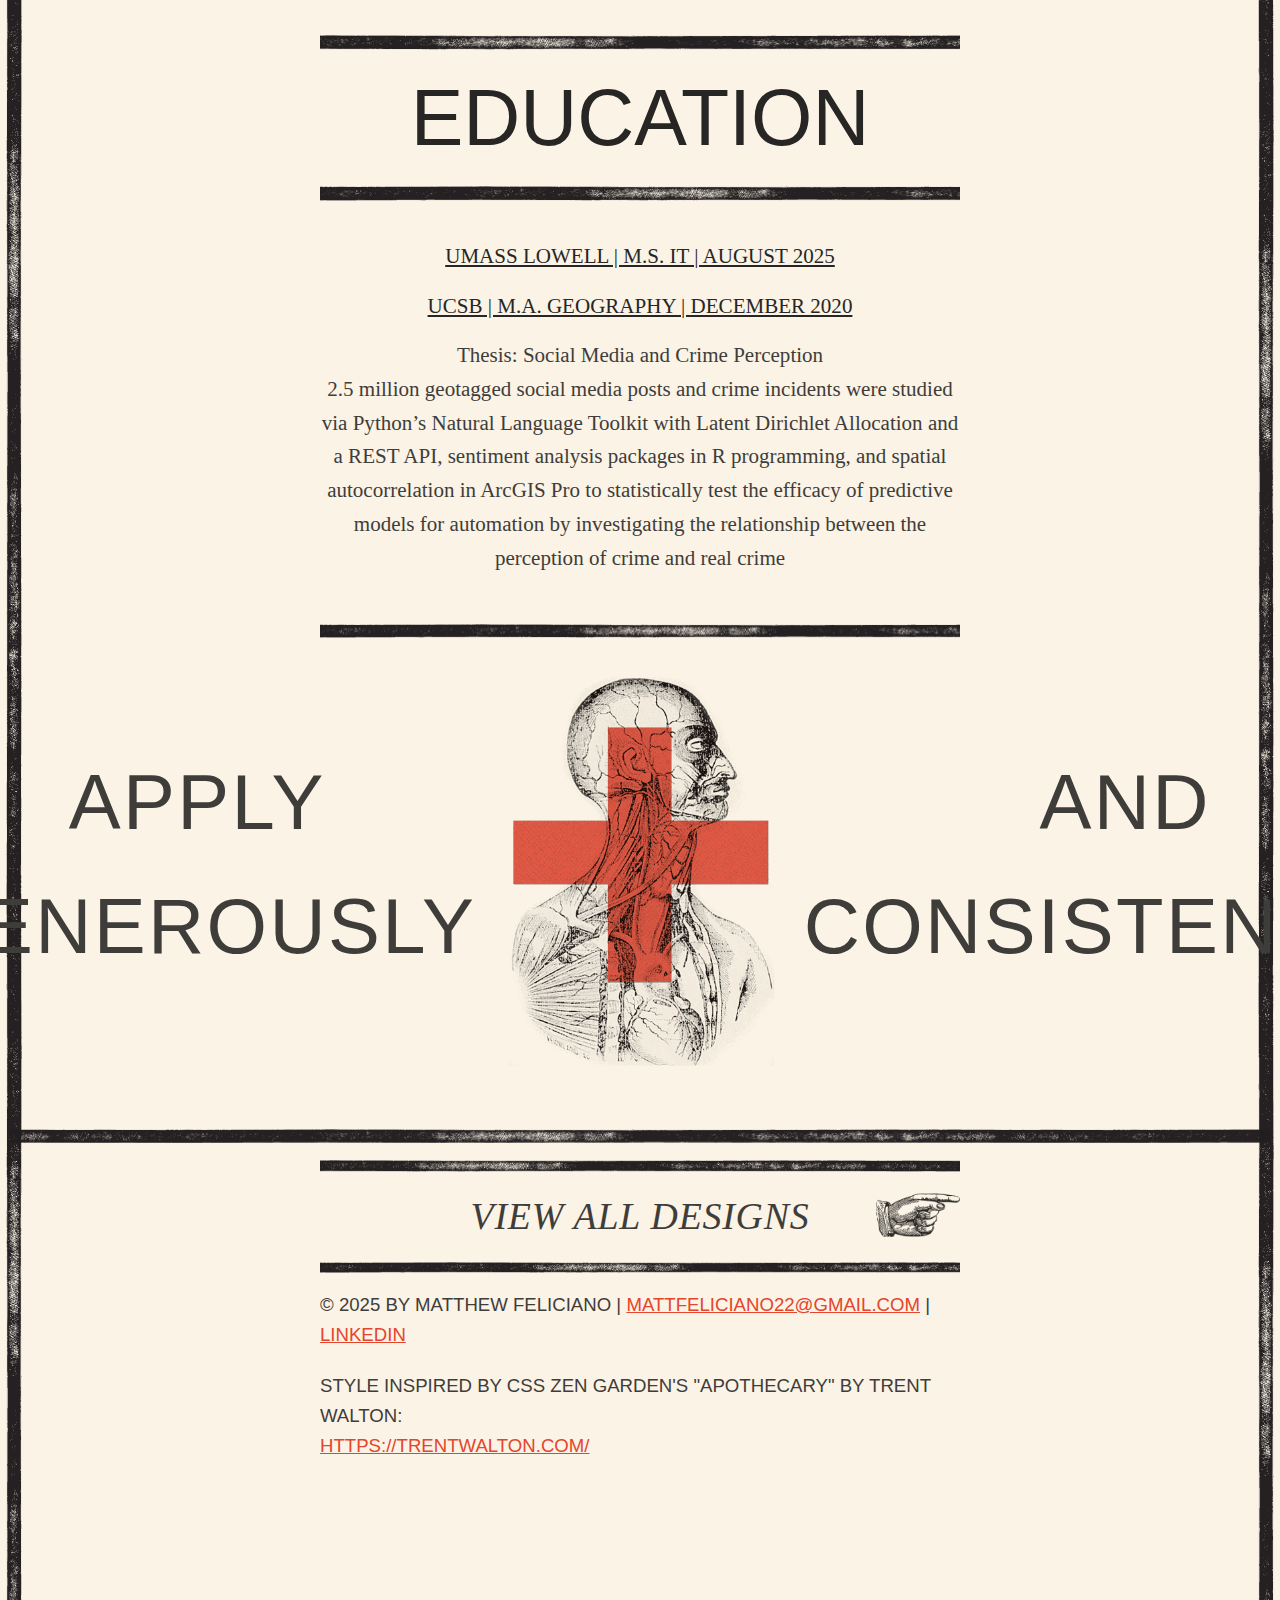
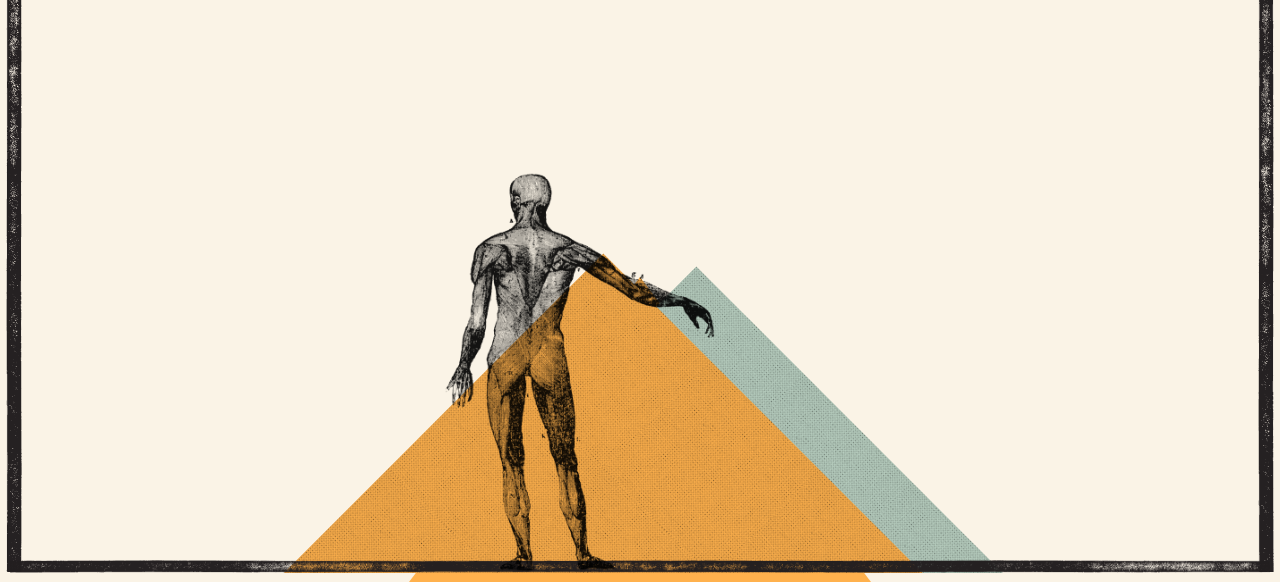
==== commit 933c23a2: "updates to date ranges and copyright year" ====
--- a/apothecary/index.html
+++ b/apothecary/index.html
@@ -45,9 +45,9 @@
 				<div class="summary participation" role="article">
 					<h3>Experience</h3>
 					<p></p>
-					<h4>Data Scientist | Redhorse Corporation | March 2024 to Present</h4>
-					<p>Spatial and temporal analyses of global DOD transportation data in Databricks/PySpark to support executive-level, strategic decision-making; comprehensive overviews of transportation networks to improve situational awareness; Interactive dashboards in Qlik Sense to drill down into granular, multifaceted data analytics geared towards end users to explore complex transportation data through intuitive visualizations and customized functionalities</p>
-					<h4>Data Scientist | Clarity | May 2023 to March 2024</h4>
+					<h4>Data Scientist | Redhorse Corporation | February 2024 to Present</h4>
+					<p>Spatial and temporal analyses of global DoD logistics data in Databricks/PySpark to support executive-level, strategic decision-making and to automate business and warfighting workflows to deliver decision advantage for all CCMDs; interactive dashboards in Qlik Sense to drill down into granular, multifaceted data analytics geared towards end users to explore complex transportation data through intuitive visualizations and customized functionalities</p>
+					<h4>Data Scientist | Clarity | June 2023 to February 2024</h4>
 					<p>Statistical analyses in Python/NumPy/Pandas using machine learning algorithms on heterogeneous data sets to develop custom products for the Special Operations Forces enterprise; preprocessing to clean and manipulate open-source data, imputation for missing data, and regularization to mitigate overfitting; web pages in HTML, CSS, and JavaScript geared towards customers and allow ease of access to resources</p>
 					<h4>Data Analyst | NGA | August 2021 to May 2023</h4>
 					<p>Quantitative analysis and web scraping in R Programming/Tidyverse, Python/NumPy/Pandas, and SQL of resource issues for temporal stability; ArcGIS and Google Earth Engine for spatial analysis and machine learning</p>
@@ -55,9 +55,9 @@
 
 				<div class="summary benefits" role="article">
 					<h3>Education</h3>
-					<h4>UMass Lowell | M.S. IT | 2025</h4>
+					<h4>UMass Lowell | M.S. IT | August 2025</h4>
 
-					<h4>UCSB | M.A. Geography | 2020</h4>
+					<h4>UCSB | M.A. Geography | December 2020</h4>
 					<p>Thesis: Social Media and Crime Perception<br>2.5 million geotagged social media posts and crime incidents were studied via Python’s Natural Language Toolkit with Latent Dirichlet Allocation and a REST API, sentiment analysis packages in R programming, and spatial autocorrelation in ArcGIS Pro to statistically test the efficacy of predictive models for automation by investigating the relationship between the perception of crime and real crime</br></p>
 				</div>
 			</div>
@@ -82,7 +82,7 @@
 					<div class="zen-resources">
 						<ul>
 							<li class="view-css">
-								<p>© 2024 by Matthew Feliciano | <a id="links" href="mailto:mattfeliciano22@gmail.com">mattfeliciano22@gmail.com</a> | <a id="links" type="a" href="https://www.linkedin.com/in/matthew-feliciano/" alt="This is a LinkedIn Logo that will take you to my LinkedIn page.">LinkedIn</a></p>
+								<p>© 2025 by Matthew Feliciano | <a id="links" href="mailto:mattfeliciano22@gmail.com">mattfeliciano22@gmail.com</a> | <a id="links" type="a" href="https://www.linkedin.com/in/matthew-feliciano/" alt="This is a LinkedIn Logo that will take you to my LinkedIn page.">LinkedIn</a></p>
 								<p>Style inspired by CSS Zen Garden's "Apothecary" by Trent Walton: <br><a id="links" type ="a" href = "https://trentwalton.com/" alt="This is a hyperlink to Trent Walton's web page">https://trentwalton.com/</a></br></p>
 							</li>
 						</ul>
